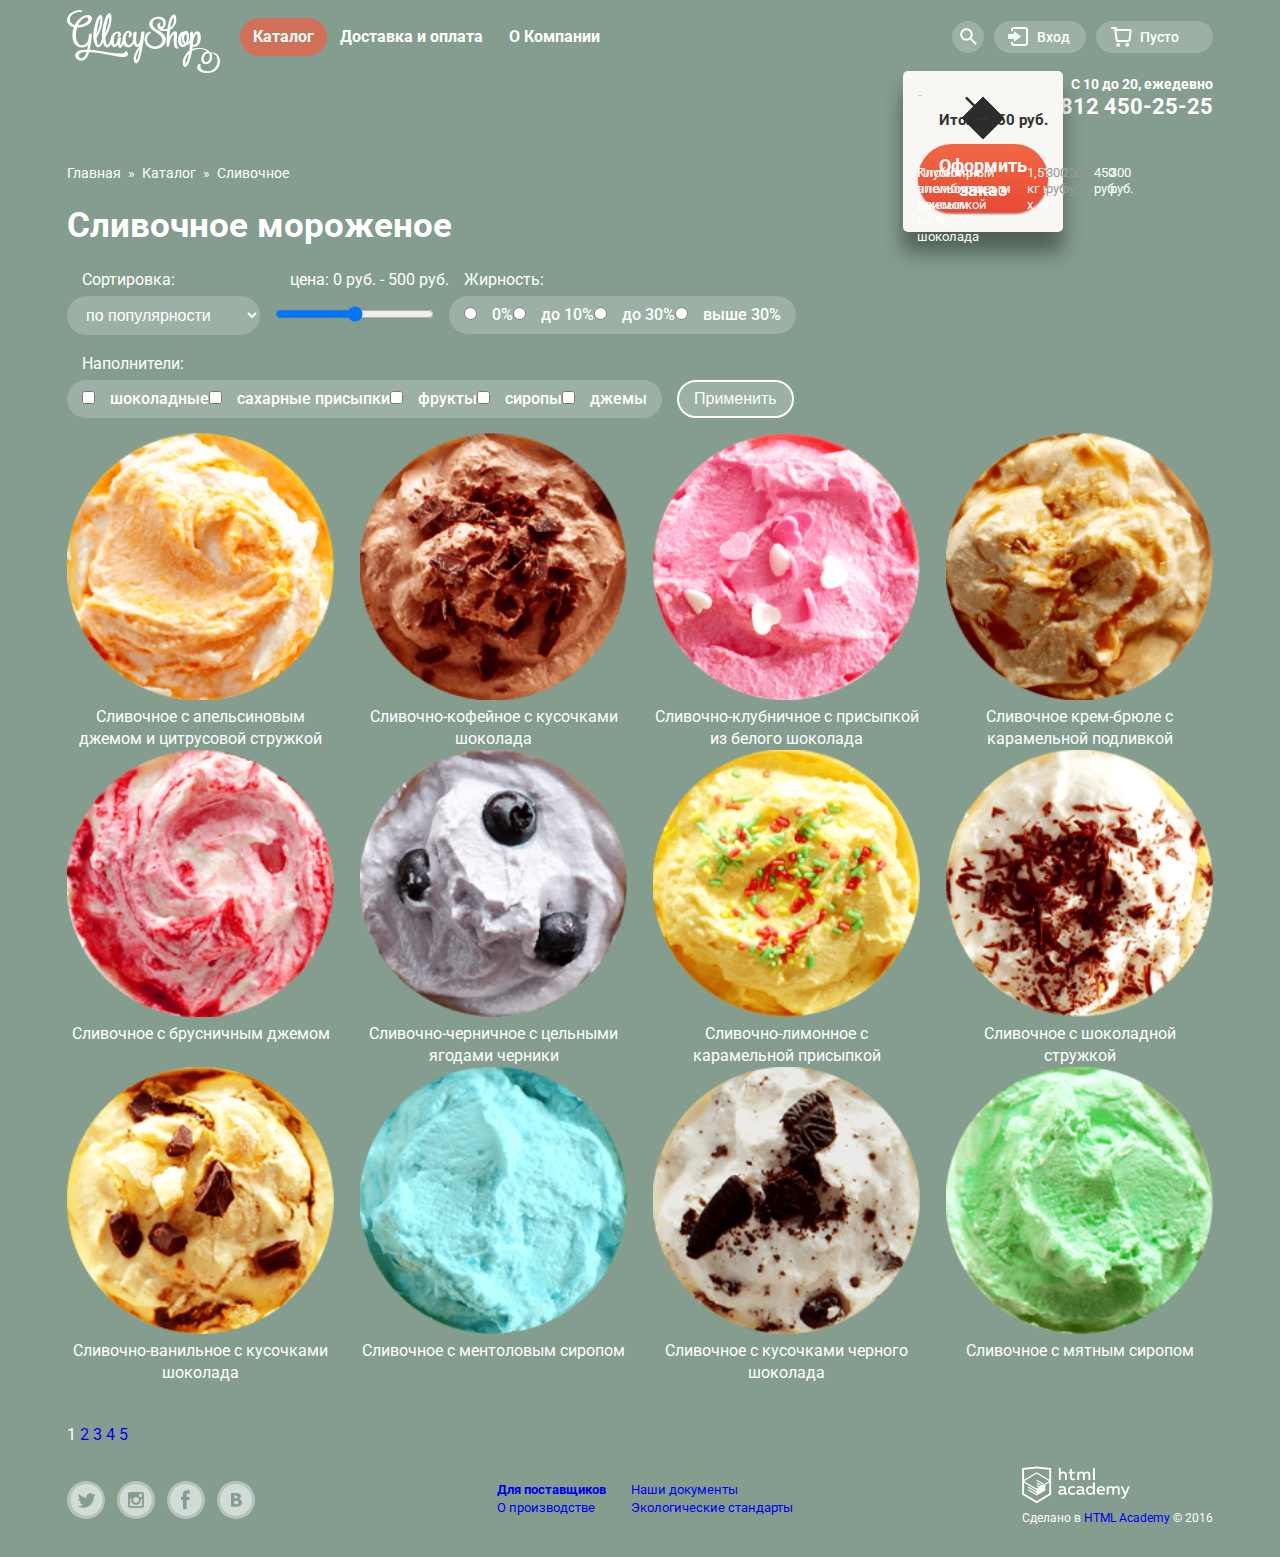
==== catalog.html @ 100a2a34 "добавил слайдер" ====
<!DOCTYPE html>
<html lang="ru">

<head>
    <meta charset="utf-8">
    <title>HTML Academy: Глейси</title>

    <link rel="stylesheet" href="css/normalize.css">
    <link href="css/style.css" rel="stylesheet">
</head>

<body>
    <header>
        <div class="container header__container">
            <div class="header-menu-wrap">
                <div class="main-menu_wrap">
                    <img src="img/gllacy-shop-logo.svg" alt="gllacy" class="main-logo">
                    <nav class="main-menu">
                        <ul class="main-menu__list">
                            <li class="main-menu__item main-menu__item_drop-catalog ">
                                <a class="main-menu__item_link main-menu__item_link-drop  main-menu__item_link-active" href="catalog.html">Каталог</a>
                                <ul class="drop-catalog__list">
                                    <li class="drop-catalog__item drop-catalog__item-line">
                                        <a class="drop-catalog__link drop-catalog__link-bold" href="#">Новинки</a>
                                    </li>
                                    <li class="drop-catalog__item">
                                        <a class="drop-catalog__link" href="#">Сливочное</a>
                                    </li>
                                    <li class="drop-catalog__item">
                                        <a class="drop-catalog__link" href="#">Щербеты</a>
                                    </li>
                                    <li class="drop-catalog__item">
                                        <a class="drop-catalog__link" href="#">Фруктовый лёд</a>
                                    </li>
                                    <li class="drop-catalog__item">
                                        <a class="drop-catalog__link" href="#">Мелорин</a>
                                    </li>
                                </ul>
                            </li>
                            <li class="main-menu__item"><a class="main-menu__item_link" href="#">Доставка и оплата</a></li>
                            <li class="main-menu__item"><a class="main-menu__item_link" href="#">О Компании</a></li>
                        </ul>
                    </nav>
                </div>
                <div class="user-navigation">
                    <div class="user-navigation__search">
                        <a class="user-navigation__search_link icon" href="#"></a>
                        <div class="search__drop-menu">
                            <form class="search__drop-menu_form" action="index.html" method="post">
                                <div class="form-wrap">
                                    <input id="drop-menu__search-form" type="search" name="search">
                                    <label for="drop-menu__search-form">Что ищем?</label>
                                </div>
                            </form>
                        </div>
                    </div>
                    <div class="user-navigation__login">
                        <a class="user-navigation__login_link icon" href="#">Вход</a>
                        <div class="login__drop-menu">
                            <form class="login__form" action="index.html" method="post">
                                <div class="login__form-wrap form-wrap">
                                    <input class="login__form_email" id="login__form_email" type="email">
                                    <label for="login__form_email">Электронная почта</label>
                                </div>
                                <div class="login__form-wrap form-wrap">
                                    <input class="login__form_password" id="login__form_password" type="password" name="name">
                                    <label for="login__form_password">Пароль</label>
                                </div>
                                <div class="login__form-btn-wrap">
                                    <button class="login__form-btn btn" type="submit" name="button">Войти</button>
                                    <div class="login__form-link_wrap">
                                        <a href="#">Забыли пароль?</a>
                                        <a href="#">Новая регистрация</a>
                                    </div>
                                </div>
                            </form>
                        </div>
                    </div>
                    <div class="user-navigation__basket">
                        <a class="user-navigation__basket_link icon" href="#">Пусто</a>
                        <div class="basket__drop-menu">
                            <table class="basket__drop-menu_table">
                                <tbody>
                                    <tr class="basket__drop-menu_row">
                                        <td class="cell-del"></td>
                                        <td class="cell-img"></td>
                                        <td class="cell-title">Пломбир с апельсиновым джемом</td>
                                        <td class="cell-amount">1,5 кг х </td>
                                        <td class="cell-cost">200 руб</td>
                                        <td class="cell-sum">300 руб.</td>
                                    </tr>
                                    <tr class="basket__drop-menu_row">
                                        <td class="cell-del"></td>
                                        <td class="cell-img"></td>
                                        <td class="cell-title">Клубничный пломбир с присыпкой из белого шоколада</td>
                                        <td class="cell-amount">1,5 кг х </td>
                                        <td class="cell-cost">300 руб</td>
                                        <td class="cell-sum">450 руб.</td>
                                    </tr>
                                </tbody>
                            </table>
                            <div class="basket__drop-menu_cost-wrap">
                                <div class="basket__drop-menu_sum-total">
                                    Итого: 750 руб.
                                </div>
                                <button class="basket__order-btn btn" type="submit" name="button">Оформить заказ</button>
                            </div>
                        </div>
                    </div>
                </div>
            </div>
            <div class="time-job">
                <div class="time-job-wrap">
                    <b class="time-job__time">С 10 до 20, ежедевно</b><br>
                    <b class="time-job__tel">8 812 450-25-25</b>
                </div>
            </div>
        </div>
    </header>
    <main>
        <div class="container">

            <ul class="breadcrumbs">
                <li class="breadcrumbs__item"><a href="#">Главная</a></li>
                <li class="breadcrumbs__item"><a href="#">Каталог</a></li>
                <li class="breadcrumbs__item"><a>Сливочное</a></li>
            </ul>

            <h1>Сливочное мороженое</h1>
            <form class="sorting-form" action="#" method="post">

                <div class="sorting-form_wrap">
                    <div class="form-title">
                        Сортировка:
                    </div>
                    <select class="sorting-form__sorting" name="sorting-form__sorting">
                        <option value="vogue">по популярности</option>
                        <option value="min-price">сначала недорогие</option>
                        <option value="max-price">сначала дорогие</option>
                        <option value="fat">по жирности</option>
                    </select>
                </div>

                <div class="sorting-form_wrap">
                    <div class="form-title">
                        цена: <output id="price-min" name="price-min"></output>0 руб. - <output id="price-max" name="price-max"></output> 500 руб.
                    </div>
                    <input type="range" name="name" value="">
                </div>

                <div class="sorting-form_wrap">
                    <div class="fat__title form-title">Жирность:</div>
                    <ul class="fat__list">
                        <li class="fat__item"><input type="radio" name="fat" value="fat-0%" id="fat-0%"><label for="fat-0%">0%</label></li>
                        <li class="fat__item"><input type="radio" name="fat" value="fat-10%" id="fat-10%"><label for="fat-10%">до 10%</label></li>
                        <li class="fat__item"><input type="radio" name="fat" value="fat->30%" id="fat->30%"><label for="fat->30%">до 30%</label></li>
                        <li class="fat__item"><input type="radio" name="fat" value="fat-<30%" id="fat-<30%"><label for="fat-<30%">выше 30%</label></li>
                    </ul>
                </div><br>

                <div class="sorting-form_wrap">
                    <div class="filler__title form-title">Наполнители:</div>
                    <ul class="filler__list">
                        <li class="filler__item"><input type="checkbox" name="filler__chocolate" id="filler__chocolate"><label for="filler__chocolate">шоколадные</label></li>
                        <li class="filler__item"><input type="checkbox" name="filler__sugar" id="filler__sugar"><label for="filler__sugar">сахарные присыпки</label></li>
                        <li class="filler__item"><input type="checkbox" name="filler__fruit" id="filler__fruit"><label for="filler__fruit">фрукты</label></li>
                        <li class="filler__item"><input type="checkbox" name="filler__syrup" id="filler__syrup"><label for="filler__syrup">сиропы</label></li>
                        <li class="filler__item"><input type="checkbox" name="filler__jam" id="filler__jam"><label for="filler__jam">джемы</label></li>
                    </ul>
                </div>
                <div class="sorting-form_wrap">
                    <button class="to-sort-btn" type="submit" name="to-sort-btn">Применить</button>
                </div>
            </form>
            <div class="gallery">
                <div class="gallery__item">
                    <div class="gallery__item_wrap">
                        <img src="img/ice-1.png" alt="Сливочное с апельсиновым джемом и цитрусовой стружкой">
                        <span class="gallery__price"></span>
                        <a>Сливочное с апельсиновым джемом и цитрусовой стружкой</a>
                        <button class="gallery__btn btn" type="button" name="button">Быстрый просмотр</button>
                    </div>
                </div>
                <div class="gallery__item">
                    <div class="gallery__item_wrap">
                        <img src="img/ice-2.png" alt="Сливочно-кофейное с кусочками шоколада">
                        <span class="gallery__price"></span>
                        <a>Сливочно-кофейное с кусочками шоколада</a>
                        <button class="gallery__btn btn" type="button" name="button">Быстрый просмотр</button>
                    </div>
                </div>
                <div class="gallery__item">
                    <div class="gallery__item_wrap">
                        <img src="img/ice-3.png" alt="Сливочно-клубничное с присыпкой из белого шоколада">
                        <span class="gallery__price"></span>
                        <a>Сливочно-клубничное с присыпкой из белого шоколада</a>
                        <button class="gallery__btn btn" type="button" name="button">Быстрый просмотр</button>
                    </div>
                </div>
                <div class="gallery__item">
                    <div class="gallery__item_wrap">
                        <img src="img/ice-4.png" alt="Сливочное крем-брюле с карамельной подливкой">
                        <span class="gallery__price"></span>
                        <a>Сливочное крем-брюле с карамельной подливкой</a>
                        <button class="gallery__btn btn" type="button" name="button">Быстрый просмотр</button>
                    </div>
                </div>
                <div class="gallery__item">
                    <div class="gallery__item_wrap">
                        <img src="img/ice-5.png" alt="Сливочное с брусничным джемом">
                        <span class="gallery__price"></span>
                        <a>Сливочное с брусничным джемом</a>
                        <button class="gallery__btn btn" type="button" name="button">Быстрый просмотр</button>
                    </div>
                </div>
                <div class="gallery__item">
                    <div class="gallery__item_wrap">
                        <img src="img/ice-6.png" alt="Сливочно-черничное с цельными ягодами черники">
                        <span class="gallery__price"></span>
                        <a>Сливочно-черничное с цельными ягодами черники</a>
                        <button class="gallery__btn btn" type="button" name="button">Быстрый просмотр</button>
                    </div>
                </div>
                <div class="gallery__item">
                    <div class="gallery__item_wrap">
                        <img src="img/ice-7.png" alt="Сливочно-лимонное с карамельной присыпкой">
                        <span class="gallery__price"></span>
                        <a>Сливочно-лимонное с карамельной присыпкой</a>
                        <button class="gallery__btn btn" type="button" name="button">Быстрый просмотр</button>
                    </div>
                </div>
                <div class="gallery__item">
                    <div class="gallery__item_wrap">
                        <img src="img/ice-8.png" alt="Сливочное с шоколадной стружкой">
                        <span class="gallery__price"></span>
                        <a>Сливочное с шоколадной стружкой</a>
                        <button class="gallery__btn btn" type="button" name="button">Быстрый просмотр</button>
                    </div>
                </div>
                <div class="gallery__item">
                    <div class="gallery__item_wrap">
                        <img src="img/ice-9.png" alt="Сливочно-ванильное с кусочками шоколада">
                        <span class="gallery__price"></span>
                        <a>Сливочно-ванильное с кусочками шоколада</a>
                        <button class="gallery__btn btn" type="button" name="button">Быстрый просмотр</button>
                    </div>
                </div>
                <div class="gallery__item">
                    <div class="gallery__item_wrap">
                        <img src="img/ice-10.png" alt="Сливочноe с ментоловым сиропом">
                        <span class="gallery__price"></span>
                        <a>Сливочноe с ментоловым сиропом</a>
                        <button class="gallery__btn btn" type="button" name="button">Быстрый просмотр</button>
                    </div>
                </div>
                <div class="gallery__item">
                    <div class="gallery__item_wrap">
                        <img src="img/ice-11.png" alt="Сливочное с кусочками черного шоколада">
                        <span class="gallery__price"></span>
                        <a>Сливочное с кусочками черного шоколада</a>
                        <button class="gallery__btn btn" type="button" name="button">Быстрый просмотр</button>
                    </div>
                </div>
                <div class="gallery__item">
                    <div class="gallery__item_wrap">
                        <img src="img/ice-12.png" alt="Сливочное с мятным сиропом">
                        <span class="gallery__price"></span>
                        <a>Сливочное с мятным сиропом</a>
                        <button class="gallery__btn btn" type="button" name="button">Быстрый просмотр</button>
                    </div>
                </div>
            </div>
            <div class="pagination-bottoms">
                <a class="pagination-bottoms__next"></a>
                <a>1</a>
                <a href="#">2</a>
                <a href="#">3</a>
                <a href="#">4</a>
                <a href="#">5</a>
                <a class="pagination-bottoms__prev"></a>
            </div>
        </div>
    </main>
    <footer>
        <div class="container">
            <div class="footer-social">
                <a class="social-btn btn-tw" href="#"></a>
                <a class="social-btn btn-inst" href="#"></a>
                <a class="social-btn btn-fb" href="#"></a>
                <a class="social-btn btn-vk" href="#"></a>
            </div>
            <div class="footer-info">
                <div class="footer-info__left-collumn">
                    <a href="#"><b>Для поставщиков</b></a><br>
                    <a href="#">О производстве</a>
                </div>
                <div class="footer-info__right-collumn">
                    <a href="#">Наши документы</a><br>
                    <a href="#">Экологические стандарты</a>
                </div>
            </div>
            <div class="footer-copyright">
                <a href="#"><img src="img/htmlacademy-logo.png" alt="htmlacademy.ru"></a><br> Сделано в <a href="#">HTML Academy</a> © 2016
            </div>
        </div>

    </footer>
</body>

</html>
---- css/style.css ----
@import url('https://fonts.googleapis.com/css?family=Roboto:400,500,700&subset=cyrillic');
* {
    text-decoration: none;
    list-style: none;
    margin: 0;
    padding: 0;
    box-sizing: border-box;
}

body {
    margin: 0 auto;
    color: white;
    font-size: 16px;
    font-weight: 400;
    line-height: 22px;
    font-family: "Roboto", "Arial", sans-serif;
    background-color: #849d8f;
}

h1 {
    font-size: 35px;
    font-weight: 700;
    line-height: 41px;
}

h2 {
    font-size: 24px;
    font-weight: 500;
    line-height: 30px;
}

body>input[type="radio"] {
    display: none;
}


/*========================slider===================*/

.site-wrapper {
    min-width: 940px;
    background-repeat: no-repeat;
    background-position: top center;
    transition: background-image 0.5s ease, background-color 0.5s ease;
}

.site-wrapper:before, .site-wrapper:after {
    content: "";
    visibility: hidden;
}

.site-wrapper:before {
    background-image: url("../img/slide-2.png");
}

.site-wrapper:after {
    background-image: url("../img/slide-3.png");
}


/*.content-wrapper {
    width: 1200px;
    margin: 0 auto;
    padding: 0 27px;
}*/

.slider {
    position: relative;
    padding-top: 270px;
    text-align: center;
    color: #ffffff;
    margin-bottom: 40px;
}

.slide {
    display: none;
}

.container-slide {
    position: relative;
}

.slide-title {
    width: 700px;
    margin: 0 auto;
    margin-bottom: 30px;
    font-weight: 800;
    font-size: 60px;
    line-height: 60px;
}

.slide-btn {
    display: inline-block;
    padding: 12px 50px;
    font-weight: 600;
    font-size: 31px;
    line-height: 41px;
    vertical-align: top;
    color: #ffffff;
    text-decoration: none;
    text-shadow: 0 2px 5px rgba(160, 32, 11, 0.76);
    background: #f26843;
    background: -moz-linear-gradient(top, #f26843 0%, #e74a35 100%);
    background: -webkit-linear-gradient(top, #f26843 0%, #e74a35 100%);
    background: linear-gradient(to bottom, #f26843 0%, #e74a35 100%);
    border-radius: 100px;
    box-shadow: 0 2px 2px rgba(172, 16, 0, 0.64);
}

.slide-btn:hover {
    background: -moz-linear-gradient(top, #f58669 0%, #ec6f5e 100%);
    background: -webkit-linear-gradient(top, #f58669 0%, #ec6f5e 100%);
    background: linear-gradient(to bottom, #f58669 0%, #ec6f5e 100%);
    box-shadow: 0 2px 2px rgba(172, 16, 0, 1);
}

.slide-btn:active {
    background: -moz-linear-gradient(top, #d84732 0%, #e1613e 100%);
    background: -webkit-linear-gradient(top, #d84732 0%, #e1613e 100%);
    background: linear-gradient(to bottom, #d84732 0%, #e1613e 100%);
    box-shadow: inset 0 2px 2px rgba(172, 16, 0, 1);
}

.slider-controls {
    position: absolute;
    bottom: 25px;
    left: 27px;
    z-index: 20;
    font-size: 0;
}

.slider-controls label {
    display: inline-block;
    width: 17px;
    height: 17px;
    margin-right: 8px;
    vertical-align: top;
    background-color: transparent;
    border: 2px solid #ffffff;
    border-radius: 50%;
    cursor: pointer;
}

#btn-1:checked~.site-wrapper #slide1, #btn-2:checked~.site-wrapper #slide2, #btn-3:checked~.site-wrapper #slide3 {
    display: block;
}

#btn-1:checked~.site-wrapper {
    background-color: #849d8f;
    background-image: url("../img/slide-1.png");
}

#btn-2:checked~.site-wrapper {
    background-color: #8996a6;
    background-image: url("../img/slide-2.png");
}

#btn-3:checked~.site-wrapper {
    background-color: #9d8b84;
    background-image: url("../img/slide-3.png");
}

#btn-1:checked~.site-wrapper label[for="btn-1"], #btn-2:checked~.site-wrapper label[for="btn-2"], #btn-3:checked~.site-wrapper label[for="btn-3"] {
    background-color: #ffffff;
}


/*================slider end===============*/


/*============СТИЛИ ДЛЯ INPUT===============*/

[type="search"], [type="email"], [type="password"] {
    color: #999;
    font-size: 16px;
    font-weight: 400;
    line-height: 24px;
    background-color: white;
    border: 1px solid rgba(178, 178, 178, 0.52);
    border-radius: 5px;
    padding-left: 20px;
}

[type="search"]:hover, [type="email"]:hover, [type="password"]:hover {
    border: 2px solid rgba(154, 154, 154, 0.52);
}

[type="search"]:focus, [type="email"]:focus, [type="password"]:focus {
    border: 2px solid rgba(46, 136, 228, 0.52);
    outline: none;
}

.form-wrap {
    position: relative;
}

[type="search"]+label, [type="email"]+label, [type="password"]+label {
    position: absolute;
    top: 10px;
    left: 15px;
    color: #999;
    font-size: 16px;
    font-weight: 400;
    line-height: 24px;
}

[type="search"]:focus+label, [type="email"]:focus+label, [type="password"]:focus+label {
    top: -15px;
    left: 15px;
    color: #5b9ddf;
    font-size: 11px;
    line-height: 13px;
}


/*[type="search"]:active+label {
    color: #999;
    font-size: 11px;
    line-height: 13px;
}*/


/*================КОНЕЦ СТИЛЕЙ ДЛЯ INPUT================*/

.icon::after {
    position: absolute;
    content: "";
    background-image: url(../img/spritesheet.png);
    background-repeat: no-repeat;
    display: block;
}

.btn {
    display: inline-block;
    background-image: linear-gradient(to top, #e74a35 0%, #f26843 100%);
    box-shadow: 0 2px 2px rgba(172, 16, 0, 0.64);
    border-radius: 50px;
    padding: 10px 21px;
    font-size: 18px;
    font-weight: 700;
    line-height: 24px;
    border: none;
    outline: none;
    color: white;
    font-family: "Roboto", "Arial", sans-serif;
}

.btn:hover {
    background-image: linear-gradient(to top, #ec6e5d 0%, #f58669 100%);
    box-shadow: 0 2px 2px #ac1000;
}

.btn:active {
    text-shadow: 0 2px 5px rgba(160, 32, 11, 0.76);
    color: #fceeec;
    background-image: linear-gradient(to top, #e1613e 0%, #d74531 100%);
    box-shadow: inset 0 2px 2px #942718;
}

.container {
    width: 1200px;
    padding: 0 27px;
    margin: 0 auto;
}

.header__container {
    position: relative;
    color: white;
    margin-bottom: 45px;
}

.header-menu-wrap {
    display: flex;
    justify-content: space-between;
    align-items: center;
}

.main-logo {
    margin-top: 10px;
}

.main-menu_wrap {
    display: flex;
    align-items: center;
}

.main-menu {
    margin-left: 20px;
}

.main-menu__list {
    display: flex;
    font-size: 16px;
    font-weight: 700;
    line-height: 18px;
}

.main-menu__item_link {
    display: block;
    padding: 10px 13px;
    color: white;
}

.main-menu__item_link-active {
    background-color: #d07058;
    color: white;
    border-radius: 50px;
}

.main-menu__item_link:hover {
    background-color: #f7f6f3;
    border-radius: 50px;
    color: #333;
}

.main-menu__item_link:active {
    background-color: #ededed;
    box-shadow: inset 0 2px 1px dimgrey;
    border-radius: 50px;
    color: #333;
}

.main-menu__item_drop-catalog {
    position: relative;
}

.main-menu__item_drop-catalog:hover .drop-catalog__list {
    display: block;
}

.drop-catalog__list {
    display: none;
    position: absolute;
    top: 45px;
    box-shadow: 0 20px 20px rgba(0, 0, 0, 0.4);
}

.drop-catalog__list::before, .search__drop-menu::before, .login__drop-menu::before, .basket__drop-menu_row {
    content: "";
    position: absolute;
    top: -8px;
    left: 0;
    display: block;
    width: 100%;
    height: 20px;
    background-color: transparent;
}

.drop-catalog__item {
    background-color: #f8f7f4;
}

.drop-catalog__item:first-child {
    border-radius: 5px 5px 0 0;
}

.drop-catalog__item:last-child {
    border-radius: 0 0 5px 5px;
}

.drop-catalog__link {
    font-size: 14px;
    font-weight: 400;
    line-height: 16px;
    color: #323232;
    display: block;
    padding: 7px 13px;
    white-space: nowrap;
}

.drop-catalog__item:hover {
    background-color: #fbded7;
}

.drop-catalog__item:active {
    background-color: #f6b5a5;
}

.drop-catalog__link-bold {
    font-weight: 700;
}

.drop-catalog__item-line {
    position: relative;
}

.drop-catalog__item-line::after {
    content: "";
    display: block;
    width: 85%;
    border-bottom: 1px solid rgba(0, 0, 0, 0.2);
    margin: 0 7px;
}

.user-navigation {
    display: flex;
    position: relative;
}

.user-navigation__search {
    position: relative;
}

.search__drop-menu {
    display: none;
    position: absolute;
    top: 40px;
    right: 0;
}

.search__drop-menu_form {
    background-color: #f8f7f4;
    border-radius: 5px;
    box-shadow: 0 20px 20px rgba(0, 0, 0, 0.4);
    padding: 20px 15px;
}

.search__drop-menu_form input {
    padding-left: 15px;
    width: 311px;
    height: 44px;
}

.user-navigation a {
    font-size: 14px;
    font-weight: 500;
    line-height: 16px;
    color: white;
    display: block;
    border-radius: 50px;
    margin-left: 10px;
    background-color: rgba(255, 255, 255, 0.2);
}

.user-navigation a:hover {
    background-color: #f8f7f4;
    color: #323232;
}

.user-navigation__search:hover .search__drop-menu {
    display: block;
}

.user-navigation__search_link {
    position: relative;
    width: 32px;
    height: 32px;
}

.user-navigation__search_link::after {
    left: 8px;
    top: 7px;
    width: 17px;
    height: 17px;
    background-position: -135px -147px;
}

.user-navigation__search_link:hover::after {
    background-position: -30px -147px;
}

.user-navigation__login_link {
    position: relative;
    padding: 8px 16px 8px 43px;
}

.user-navigation__login {
    position: relative;
}

.login__drop-menu {
    display: none;
    position: absolute;
    right: 0;
    top: 40px;
    background-color: #f8f7f4;
    border-radius: 5px;
    box-shadow: 0 20px 20px rgba(0, 0, 0, 0.4);
}

.user-navigation__login:hover .login__drop-menu {
    display: block;
}

.login__form {
    display: flex;
    flex-grow: 1;
    flex-direction: column;
    padding: 20px;
}

.login__form-wrap {
    margin-bottom: 20px;
}

.login__form-btn-wrap {
    display: flex;
}

.login__form_email, .login__form_password {
    height: 44px;
    width: 240px;
}

.login__form-link_wrap a {
    color: #323232;
    font-size: 13px;
    font-weight: 400;
    line-height: 24px;
}

.user-navigation__login_link::after {
    left: 14px;
    top: 6px;
    width: 21px;
    height: 19px;
    background-position: -135px -118px;
}

.user-navigation__login_link:hover::after {
    background-position: -135px -89px;
}
.user-navigation__basket {
    position: relative;
}
.user-navigation__basket_link {
    position: relative;
    padding: 8px 34px 8px 44px;
}

.user-navigation__basket_link::after {
    left: 15px;
    top: 6px;
    width: 21px;
    height: 20px;
    background-position: -36px -5px;
}

.user-navigation__basket_link:hover::after {
    background-position: -5px -5px;
}

.basket__drop-menu {
  position: absolute;
  top: 50px;
  right: 150px;
  display: block;
  background-color: #f8f7f4;
  border-radius: 5px;
  box-shadow: 0 20px 20px rgba(0, 0, 0, 0.4);
  padding: 20px 15px;
}

.basket__drop-menu_cost-wrap {
  text-align: right;
}

.cell-del {
  display: block;
  width: 5px;
  height: 5px;
  position: relative;
  padding: 15px;
}

.cell-del:after {
  content: "";
  position: absolute;
  top: 35%;
  left: 45%;
  width: 2px;
  height: 10px;
  background: #353535;
  transform: rotate(-45deg);
}

.cell-del:before {
  content: "";
  position: absolute;
  top: 35%;
  left: 45%;
  width: 2px;
  height: 10px;
  background: #353535;
  transform: rotate(45deg);
}

.cell-img {
  width: 33px;
  height: 33px;
  padding-right: 10px;
}

.cell-title {
  width: 220px;
  padding-top: 10px;
  padding-right: 30px;
}

.cell-amount {
  padding-top: 10px;
}

.cell-cost {
  padding-top: 10px;
  color: #999;
  padding-right: 25px;
}

.cell-sum {
  padding-top: 10px;
  padding-right: 20px;
}

.basket__drop-menu_table {
  font-size: 13px;
  font-weight: 400;
  line-height: 16px;
  border-bottom: 1px solid #cacac7;
  margin-bottom: 15px;
}

.basket__drop-menu_row td {
  vertical-align: top;
  margin-bottom: 20px;
}

.basket__drop-menu_sum-total {
  color: #333;
  font-size: 15px;
  font-weight: 700;
  line-height: 18px;
  padding-bottom: 15px;
}

.cell-del {
    position: relative;
    width: 2px;
    height: 25px;
    background: #2C2C2C;
    transform: rotate(45deg);
    margin: 40px auto;
}

.cell-del:after {
    content: "";
    position: absolute;
    top: 0;
    left: 0;
    width: 2px;
    height: 25px;
    background: #2C2C2C;
    transform: rotate(-90deg);
}

.time-job {
    display: flex;
    justify-content: flex-end;
    text-align: right;
}

.time-job__time {
    font-size: 14px;
    font-weight: 700;
    line-height: 16px;
}

.time-job__tel {
    font-size: 22px;
    font-weight: 700;
    line-height: 24px;
}

.gift__row-block {
    display: flex;
    color: white;
    height: 229px;
    width: 560px;
}

.gift__row-block-wrap {
    display: flex;
    flex-direction: column;
    padding: 18px;
}

.gift__row-block_title {
    font-size: 35px;
    font-weight: 700;
    line-height: 41px;
    padding-bottom: 25px;
}

.gift__row-block_text {
    font-size: 18px;
    font-weight: 700;
    line-height: 22px;
}

.gift__row-block_link {
    bottom: 23px;
    right: 20px;
}

.gift__row-block_link-wrap {
    display: flex;
    justify-content: flex-end;
    align-items: flex-end;
    flex-grow: 1;
}

.gift__raspberries {
    background-image: url(../img/raspberries-bg.png);
}

.gift__chocolate {
    background-image: url(../img/chocolate-bg.png);
}

.gallery {
    display: flex;
    flex-wrap: wrap;
    margin-bottom: 40px;
}

.gallery__item {
    position: relative;
    width: 267px;
    margin-right: 26px;
}

.gallery__item:nth-child(4n) {
    margin-right: 0;
}

.gallery__item a {
    display: block;
    text-align: center;
    color: white;
}

.gallery__item img {
    width: 267px;
}

.gallery__item_wrap {
    position: relative;
    text-align: center;
    z-index: 3;
}

.gallery__item:hover .gallery__item_wrap::before {
    content: "";
    position: absolute;
    display: block;
    width: 110%;
    height: 100%;
    top: -10px;
    left: -5%;
    background-color: rgba(255, 255, 255, 0.2);
    border-radius: 5px;
    box-shadow: 0 20px 20px rgba(0, 0, 0, 0.4);
    z-index: 2;
}

.gallery__img {
    position: relative;
    z-index: 10;
}

.gallery__hit {
    display: block;
    position: absolute;
    left: 0;
    top: 0;
    width: 61px;
    height: 61px;
    background-position: -5px -64px;
    background-repeat: no-repeat;
    background-image: url(../img/spritesheet.png);
    z-index: 11;
}

.gallery__btn {
    position: relative;
    display: none;
    margin-top: 15px;
    margin-bottom: 25px;
    z-index: 6;
}

.gallery__item:hover .gallery__btn {
    display: inline-block;
    z-index: 7;
}

.benefits {
    margin-bottom: 40px;
    padding-top: 25px;
    padding-right: 25px;
    background-image: url(../img/wafer-patern.jpg);
    background-repeat: repeat;
    border-radius: 15px;
}

.benefits__title {
    font-size: 24px;
    font-weight: 500;
    line-height: 30px;
    padding-bottom: 20px;
    padding-left: 20px;
    color: #323232;
}

.benefits__list {
    display: flex;
    flex-wrap: wrap;
}

.benefits__item {
    position: relative;
    width: 560px;
    padding-left: 75px;
    padding-right: 5px;
    padding-bottom: 30px;
}

.benefits__text {
    color: #323232;
}

.benefits__icon_ice-cream::after {
    background-position: -76px -64px;
}

.benefits__icon_cow::after {
    background-position: -67px -5px;
}

.benefits__icon_leaf::after {
    background-position: -76px -123px;
}

.benefits__icon_termometer::after {
    background-position: -177px -5px;
}

[class*="benefits__icon"]::after {
    width: 49px;
    height: 49px;
    left: 20px;
    top: -10px;
}

.row-blocks {
    display: flex;
    justify-content: space-between;
    margin-bottom: 40px;
}

.row-block {
    min-height: 220px;
    width: 560px;
    border-radius: 15px;
    background-color: #f8f7f4;
}

.news-preview {
    padding: 25px 20px;
    background-image: url(../img/strawberry-bg.png);
}

.news-preview__title {
    color: #323232;
    font-weight: 500;
    display: block;
}

.news-preview__link {
    display: block;
    width: 300px;
    font-size: 24px;
    font-weight: 700;
    line-height: 30px;
    color: #323232;
}

.subscription {
    display: flex;
    background-image: url(../img/post-pattern.png);
}

.subscription__wrap {
    margin: 6px;
    padding: 25px 20px;
    border-radius: 10px;
    background-color: #f8f7f4;
}

.subscription__email-form {
    display: flex;
}

.subscription__text {
    color: #323232;
    padding-bottom: 35px;
}

.subscription__form-wrap {
    display: flex;
    flex-grow: 1;
}

.subscription input {
    flex-grow: 1;
    height: 44px;
    padding-left: 15px;
    margin-right: 10px;
}

.container__maps {
    position: relative;
}

.maps {
    background-color: rgba(150, 122, 220, 1);
    height: 430px;
    /*margin: 0;*/
    /*width: 100vw;*/
}

.store-address {
    position: absolute;
    right: 27px;
    top: 60px;
    width: 302px;
    background-color: rgb(255, 255, 255);
    border-radius: 15px;
    padding: 32px 25px;
    color: #323232;
    font-size: 14px;
    font-weight: 400;
    line-height: 20px;
}

.store-address b {
    display: inline-block;
}

.store-address__title {
    color: #323232;
    font-size: 14px;
    font-weight: 400;
    line-height: 20px;
    margin-bottom: 8px;
}

.store-address__address {
    margin-bottom: 20px;
}

.store-address__tel {
    margin: 4px 0;
}

.store-address__address, .store-address__tel {
    font-size: 18px;
    font-weight: 700;
    line-height: 24px;
    color: #323232;
}

.feedback-form {}

.feedback-form__btn {
    width: 100%;
    margin-top: 25px;
}

footer {
    padding-top: 20px;
    padding-bottom: 30px;
}

footer .container {
    display: flex;
    justify-content: space-between;
}

.footer-social {
    display: flex;
    padding-top: 15px;
}

.social-btn {
    position: relative;
    background-image: url(../img/spritesheet.png);
    background-repeat: no-repeat;
    display: block;
    margin-right: 12px;
    opacity: 0.8;
    border: 4px solid rgba(255, 255, 255, 0.5);
    width: 38px;
    height: 38px;
    border-radius: 50px;
}

.social-btn:hover {
    border-color: rgba(255, 255, 255, 0.7);
    opacity: 1;
}

.social-btn:active {
    border-color: rgba(255, 255, 255, 0.7);
    opacity: 1;
    box-shadow: inset 0 2px 1px #888;
}

.btn-tw {
    background-position: -178px -65px;
}

.btn-inst {
    background-position: -136px -48px;
}

.btn-fb {
    background-position: -126px -6px;
}

.btn-vk {
    background-position: -167px -107px;
}

.icon-love {
    position: relative;
}

.icon-love::before {
    content: "";
    display: block;
    position: absolute;
    left: -20px;
    top: 2px;
    background-image: url(../img/spritesheet.png);
    background-repeat: no-repeat;
    width: 15px;
    height: 13px;
    background-position: -5px -147px;
}

.footer-info {
    font-size: 13px;
    font-weight: 400;
    line-height: 18px;
    display: flex;
    padding-top: 15px;
}

.footer-copyright {
    color: #fefefe;
    font-size: 12px;
    font-weight: 400;
    line-height: 18px;
}

.footer-info__left-collumn {
    margin-right: 25px;
}

.breadcrumbs {
    display: flex;
    margin-bottom: 10px;
}

.breadcrumbs__item, .breadcrumbs__item a {
    color: white;
    font-size: 14px;
    font-weight: 400;
    line-height: 16px;
}

.breadcrumbs__item {
    padding-right: 7px;
}

.breadcrumbs__item:not(:last-child)::after {
    content: "»";
    padding-left: 7px;
}

.sorting-form {
    display: flex;
    flex-wrap: wrap;
}

.sorting-form select, .sorting-form button, .sorting-form input, .fat__list, .filler__list {
    border: none;
    outline: none;
    border-radius: 50px;
    color: white;
    font-size: 16px;
    font-weight: 500;
    line-height: 18px;
    padding: 10px 15px;
    background-color: rgba(255, 255, 255, 0.2);
    margin-right: 15px;
}

.form-title {
    padding-bottom: 5px;
    padding-left: 15px;
}

.fat__list, .filler__list {
    display: flex;
}

.sorting-form_wrap {
    margin-bottom: 15px;
}

.sorting-form_wrap .to-sort-btn {
    outline: none;
    padding: 8px 15px;
    background-color: rgba(255, 255, 255, 0.2);
    margin-top: 27px;
    border: 2px solid white;
}
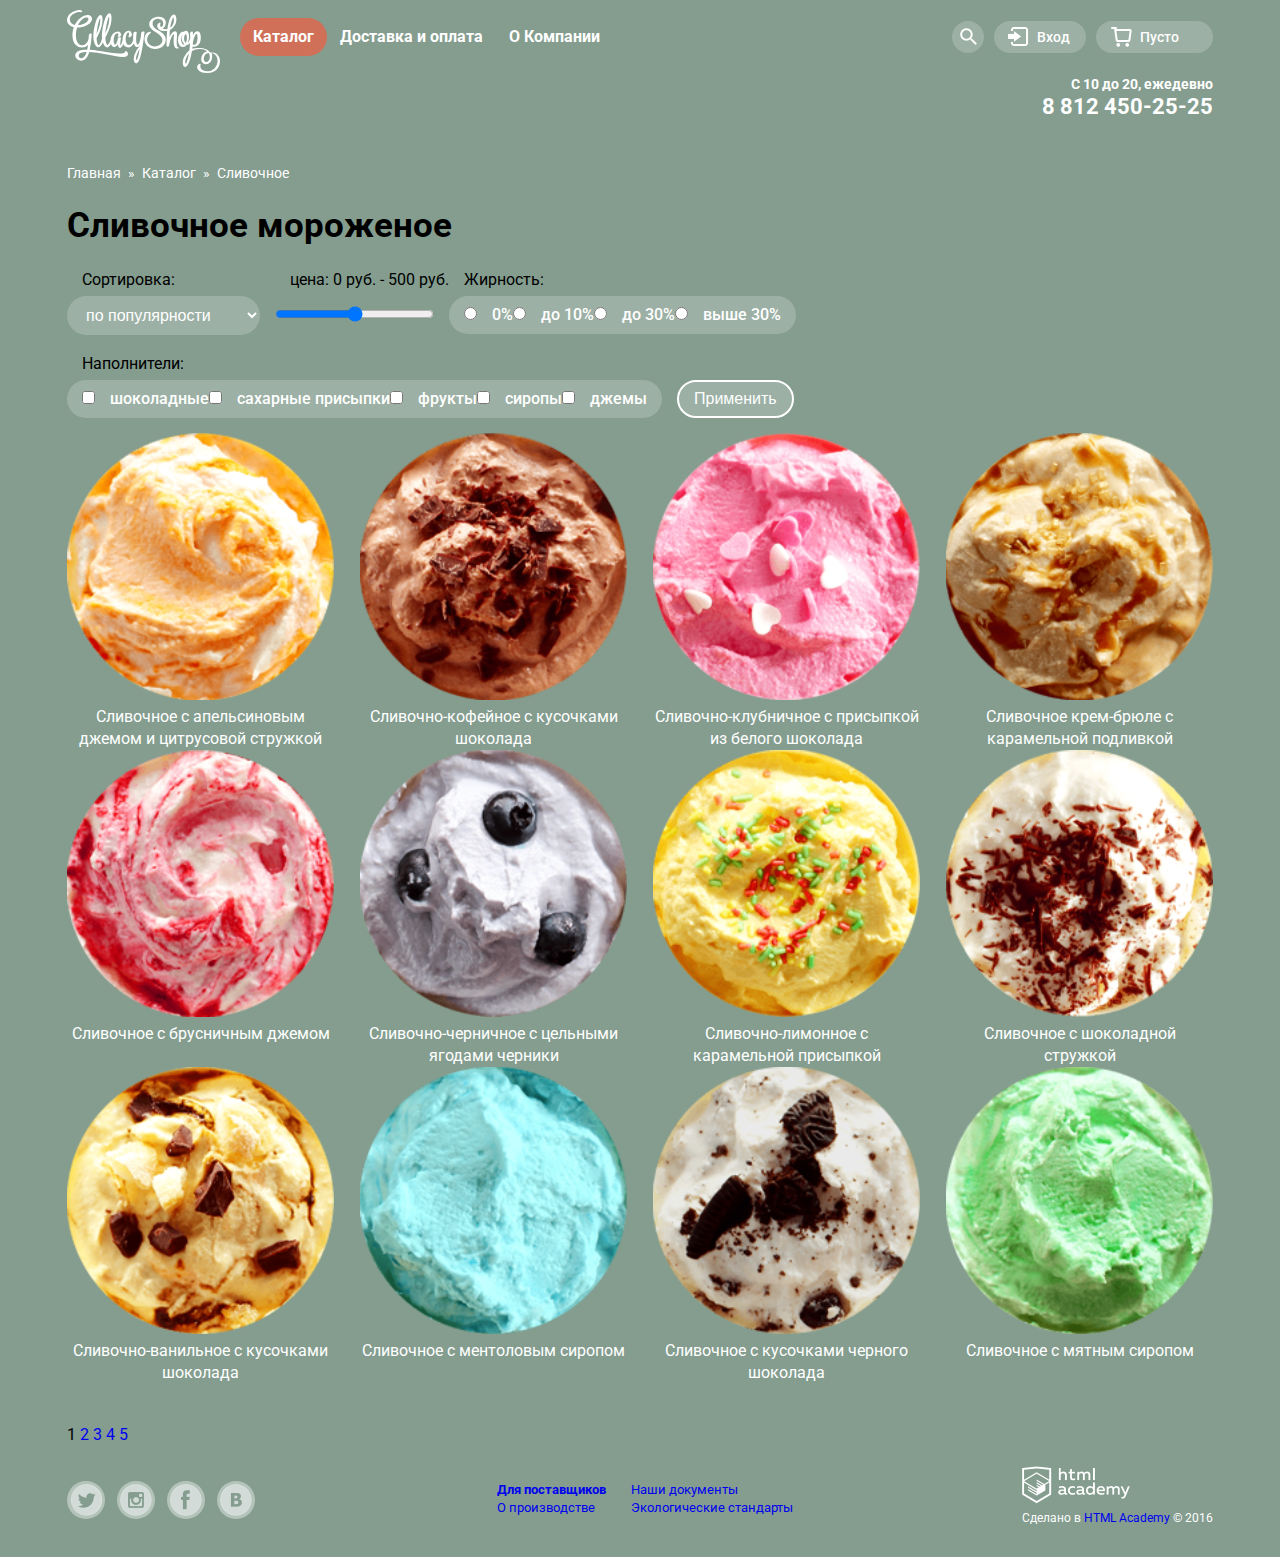
==== commit 2355911a: "выпадашка корзины" ====
--- a/catalog.html
+++ b/catalog.html
@@ -79,26 +79,24 @@
                     <div class="user-navigation__basket">
                         <a class="user-navigation__basket_link icon" href="#">Пусто</a>
                         <div class="basket__drop-menu">
-                            <table class="basket__drop-menu_table">
-                                <tbody>
-                                    <tr class="basket__drop-menu_row">
-                                        <td class="cell-del"></td>
-                                        <td class="cell-img"></td>
-                                        <td class="cell-title">Пломбир с апельсиновым джемом</td>
-                                        <td class="cell-amount">1,5 кг х </td>
-                                        <td class="cell-cost">200 руб</td>
-                                        <td class="cell-sum">300 руб.</td>
-                                    </tr>
-                                    <tr class="basket__drop-menu_row">
-                                        <td class="cell-del"></td>
-                                        <td class="cell-img"></td>
-                                        <td class="cell-title">Клубничный пломбир с присыпкой из белого шоколада</td>
-                                        <td class="cell-amount">1,5 кг х </td>
-                                        <td class="cell-cost">300 руб</td>
-                                        <td class="cell-sum">450 руб.</td>
-                                    </tr>
-                                </tbody>
-                            </table>
+                            <div class="basket__drop-menu_table">
+                                <div class="basket__drop-menu_row">
+                                    <div class="cell-del"><a class="cell-del_link" href="#"></a></div>
+                                    <div class="cell-img"><img src="img/ice-1.png" alt="Пломбир с апельсиновым джемом" width="33"></div>
+                                    <div class="cell-title">Пломбир с апельсиновым джемом</div>
+                                    <div class="cell-amount">1,5 кг х </div>
+                                    <div class="cell-cost">200 руб</div>
+                                    <div class="cell-sum">300 руб.</div>
+                                </div>
+                                <div class="basket__drop-menu_row">
+                                    <div class="cell-del"><a class="cell-del_link" href="#"></a></div>
+                                    <div class="cell-img"><img src="img/ice-3.png" alt="Клубничный пломбир с присыпкой из белого шоколада" width="33"></div>
+                                    <div class="cell-title">Клубничный пломбир с присыпкой из белого шоколада</div>
+                                    <div class="cell-amount">1,5 кг х </div>
+                                    <div class="cell-cost">300 руб</div>
+                                    <div class="cell-sum">450 руб.</div>
+                                </div>
+                            </div>
                             <div class="basket__drop-menu_cost-wrap">
                                 <div class="basket__drop-menu_sum-total">
                                     Итого: 750 руб.
--- a/css/style.css
+++ b/css/style.css
@@ -9,7 +9,6 @@
 
 body {
     margin: 0 auto;
-    color: white;
     font-size: 16px;
     font-weight: 400;
     line-height: 22px;
@@ -334,7 +333,7 @@
     box-shadow: 0 20px 20px rgba(0, 0, 0, 0.4);
 }
 
-.drop-catalog__list::before, .search__drop-menu::before, .login__drop-menu::before, .basket__drop-menu_row {
+.drop-catalog__list::before, .search__drop-menu::before, .login__drop-menu::before, .basket__drop-menu::before {
     content: "";
     position: absolute;
     top: -8px;
@@ -519,12 +518,17 @@
 .user-navigation__login_link:hover::after {
     background-position: -135px -89px;
 }
+
 .user-navigation__basket {
     position: relative;
 }
+
 .user-navigation__basket_link {
     position: relative;
     padding: 8px 34px 8px 44px;
+}
+.user-navigation__basket:hover  .basket__drop-menu {
+    display: block;
 }
 
 .user-navigation__basket_link::after {
@@ -540,118 +544,110 @@
 }
 
 .basket__drop-menu {
-  position: absolute;
-  top: 50px;
-  right: 150px;
-  display: block;
-  background-color: #f8f7f4;
-  border-radius: 5px;
-  box-shadow: 0 20px 20px rgba(0, 0, 0, 0.4);
-  padding: 20px 15px;
+    position: absolute;
+    top: 40px;
+    right: 0;
+    display: none;
+    background-color: #f8f7f4;
+    border-radius: 5px;
+    box-shadow: 0 20px 20px rgba(0, 0, 0, 0.4);
+    padding: 20px 15px;
+    color: #323232;
+    font-size: 13px;
+    font-weight: 400;
+    line-height: 16px;
+    z-index: 1000;
+    
+}
+
+.basket__drop-menu_row {
+    display: flex;
 }
 
 .basket__drop-menu_cost-wrap {
-  text-align: right;
-}
-
+    text-align: right;
+}
 .cell-del {
-  display: block;
-  width: 5px;
-  height: 5px;
-  position: relative;
-  padding: 15px;
-}
-
-.cell-del:after {
-  content: "";
-  position: absolute;
-  top: 35%;
-  left: 45%;
-  width: 2px;
-  height: 10px;
-  background: #353535;
-  transform: rotate(-45deg);
-}
-
-.cell-del:before {
-  content: "";
-  position: absolute;
-  top: 35%;
-  left: 45%;
-  width: 2px;
-  height: 10px;
-  background: #353535;
-  transform: rotate(45deg);
+    width: 35px;
+}
+.cell-del_link {
+    position: relative;
+}
+
+.cell-del_link::after {
+    content: "";
+    position: absolute;
+    top: 10px;
+    left: 5px;
+    width: 2px;
+    height: 13px;
+    background: #353535;
+    transform: rotate(-45deg);
+}
+
+.cell-del_link::before {
+    content: "";
+    position: absolute;
+    top: 10px;
+    left: 5px;
+    width: 2px;
+    height: 13px;
+    background: #353535;
+    transform: rotate(45deg);
 }
 
 .cell-img {
-  width: 33px;
-  height: 33px;
-  padding-right: 10px;
+    padding-right: 10px;
 }
 
 .cell-title {
-  width: 220px;
-  padding-top: 10px;
-  padding-right: 30px;
+    width: 260px;
+    padding-top: 10px;
+    padding-right: 30px;
 }
 
 .cell-amount {
-  padding-top: 10px;
+    padding-top: 10px;
+    white-space: nowrap;
 }
 
 .cell-cost {
-  padding-top: 10px;
-  color: #999;
-  padding-right: 25px;
+    padding-top: 10px;
+    padding-left: 5px;
+    color: #999;
+    padding-right: 25px;
+    white-space: nowrap;
 }
 
 .cell-sum {
-  padding-top: 10px;
-  padding-right: 20px;
+    padding-top: 10px;
+    padding-right: 20px;
+    white-space: nowrap;
 }
 
 .basket__drop-menu_table {
-  font-size: 13px;
-  font-weight: 400;
-  line-height: 16px;
-  border-bottom: 1px solid #cacac7;
-  margin-bottom: 15px;
-}
-
-.basket__drop-menu_row td {
-  vertical-align: top;
-  margin-bottom: 20px;
+    font-size: 13px;
+    font-weight: 400;
+    line-height: 16px;
+    border-bottom: 1px solid #cacac7;
+    margin-bottom: 15px;
+}
+
+.basket__drop-menu_row div {
+    vertical-align: top;
+    margin-bottom: 20px;
 }
 
 .basket__drop-menu_sum-total {
-  color: #333;
-  font-size: 15px;
-  font-weight: 700;
-  line-height: 18px;
-  padding-bottom: 15px;
-}
-
-.cell-del {
-    position: relative;
-    width: 2px;
-    height: 25px;
-    background: #2C2C2C;
-    transform: rotate(45deg);
-    margin: 40px auto;
-}
-
-.cell-del:after {
-    content: "";
-    position: absolute;
-    top: 0;
-    left: 0;
-    width: 2px;
-    height: 25px;
-    background: #2C2C2C;
-    transform: rotate(-90deg);
-}
-
+    color: #333;
+    font-size: 15px;
+    font-weight: 700;
+    line-height: 18px;
+    padding-bottom: 15px;
+}
+.basket__order-btn {
+    z-index: 100;
+}
 .time-job {
     display: flex;
     justify-content: flex-end;
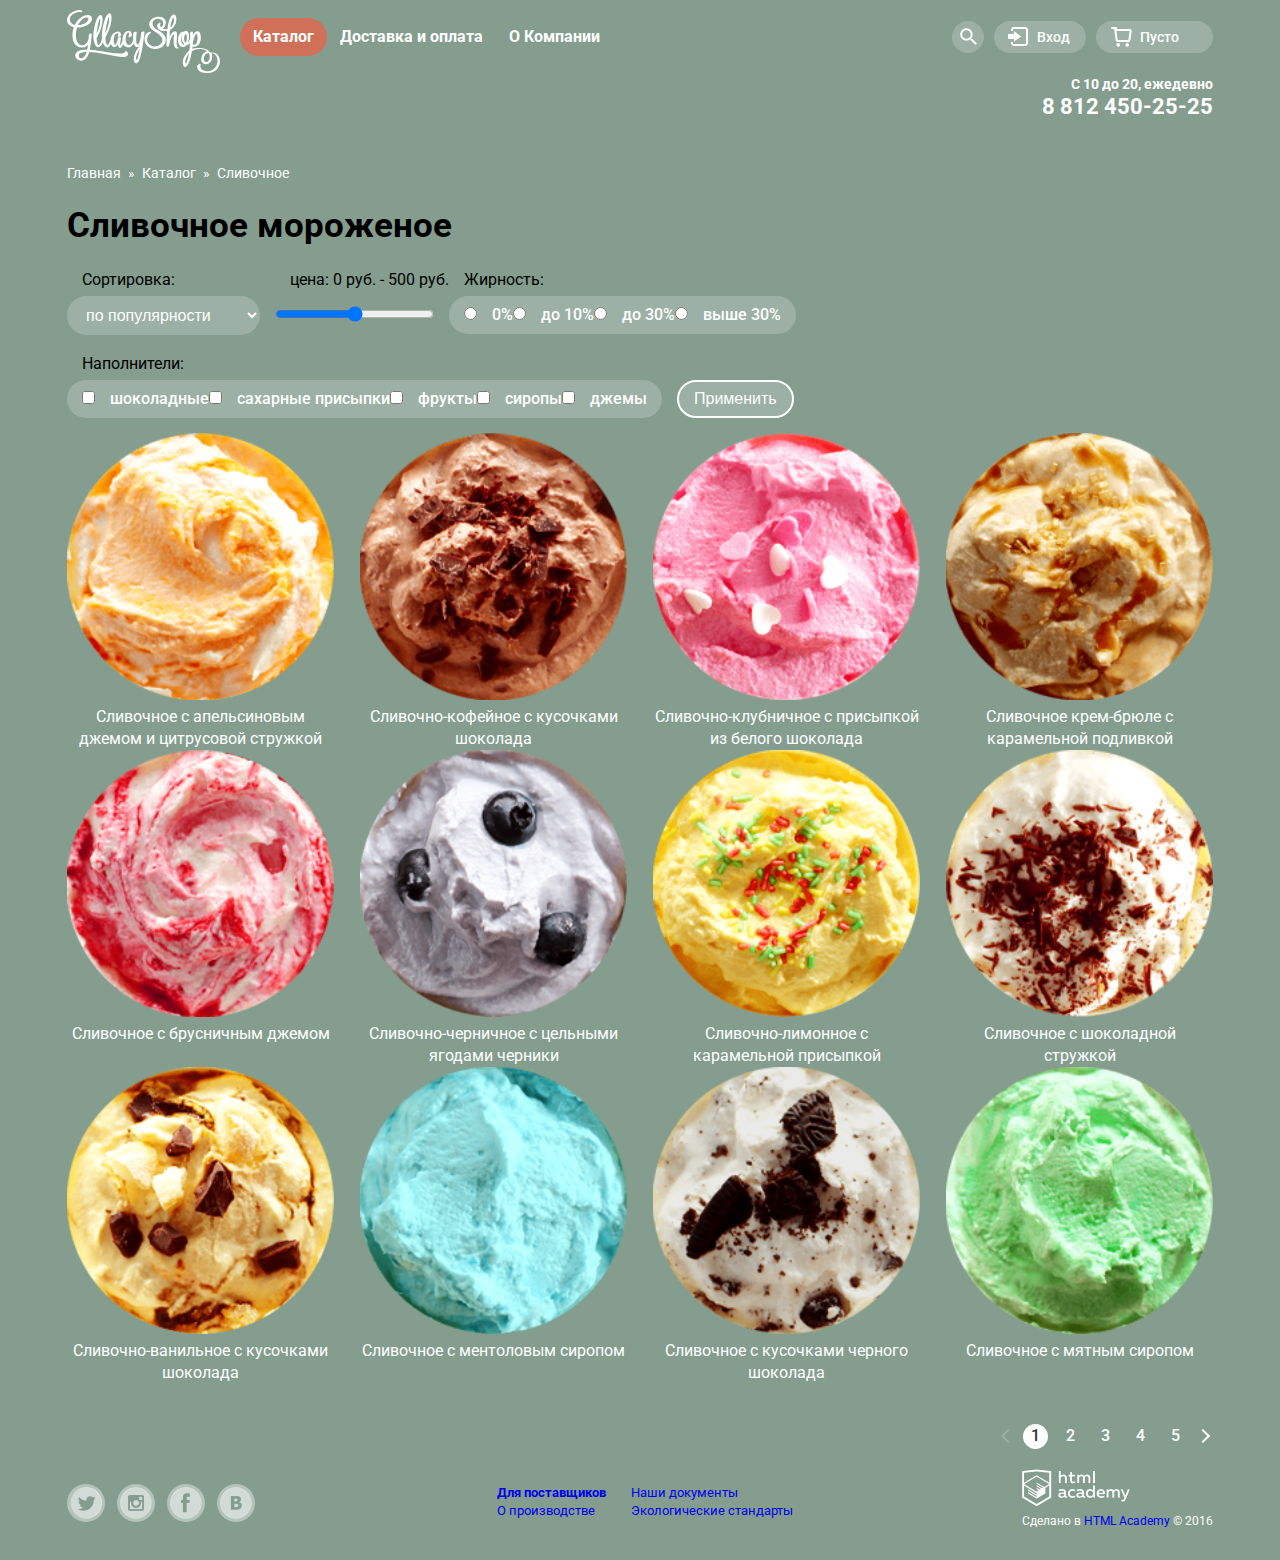
==== commit 1d715c8c: "добавил пагинацию" ====
--- a/catalog.html
+++ b/catalog.html
@@ -81,7 +81,9 @@
                         <div class="basket__drop-menu">
                             <div class="basket__drop-menu_table">
                                 <div class="basket__drop-menu_row">
-                                    <div class="cell-del"><a class="cell-del_link" href="#"></a></div>
+                                    <div class="cell-del">
+                                        <a class="cell-del_link" href="#"></a>
+                                    </div>
                                     <div class="cell-img"><img src="img/ice-1.png" alt="Пломбир с апельсиновым джемом" width="33"></div>
                                     <div class="cell-title">Пломбир с апельсиновым джемом</div>
                                     <div class="cell-amount">1,5 кг х </div>
@@ -89,7 +91,9 @@
                                     <div class="cell-sum">300 руб.</div>
                                 </div>
                                 <div class="basket__drop-menu_row">
-                                    <div class="cell-del"><a class="cell-del_link" href="#"></a></div>
+                                    <div class="cell-del">
+                                        <a class="cell-del_link" href="#"></a>
+                                    </div>
                                     <div class="cell-img"><img src="img/ice-3.png" alt="Клубничный пломбир с присыпкой из белого шоколада" width="33"></div>
                                     <div class="cell-title">Клубничный пломбир с присыпкой из белого шоколада</div>
                                     <div class="cell-amount">1,5 кг х </div>
@@ -268,14 +272,20 @@
                     </div>
                 </div>
             </div>
-            <div class="pagination-bottoms">
-                <a class="pagination-bottoms__next"></a>
-                <a>1</a>
-                <a href="#">2</a>
-                <a href="#">3</a>
-                <a href="#">4</a>
-                <a href="#">5</a>
-                <a class="pagination-bottoms__prev"></a>
+            <div class="pagination">
+                <ul class="pagination__wrap">
+                    <li class="pagination__item">
+                        <a class="pagination__link_prev pagination__link_end" ></a>
+                    </li>
+                    <li class="pagination__item"><a class="pagination__link pagination__link_active">1</a></li>
+                    <li class="pagination__item"><a class="pagination__link" href="#">2</a></li>
+                    <li class="pagination__item"><a class="pagination__link" href="#">3</a></li>
+                    <li class="pagination__item"><a class="pagination__link" href="#">4</a></li>
+                    <li class="pagination__item"><a class="pagination__link" href="#">5</a></li>
+                    <li class="pagination__item">
+                        <a class="pagination__link_next" href="#"></a>
+                    </li>
+                </ul>
             </div>
         </div>
     </main>
--- a/css/style.css
+++ b/css/style.css
@@ -158,6 +158,10 @@
     background-image: url("../img/slide-3.png");
 }
 
+label[for="btn-1"]:hover, label[for="btn-2"]:hover, label[for="btn-3"]:hover {
+    background-color: rgba(255, 255, 255, 0.4);
+}
+
 #btn-1:checked~.site-wrapper label[for="btn-1"], #btn-2:checked~.site-wrapper label[for="btn-2"], #btn-3:checked~.site-wrapper label[for="btn-3"] {
     background-color: #ffffff;
 }
@@ -331,6 +335,7 @@
     position: absolute;
     top: 45px;
     box-shadow: 0 20px 20px rgba(0, 0, 0, 0.4);
+    z-index: 1000;
 }
 
 .drop-catalog__list::before, .search__drop-menu::before, .login__drop-menu::before, .basket__drop-menu::before {
@@ -474,6 +479,7 @@
     background-color: #f8f7f4;
     border-radius: 5px;
     box-shadow: 0 20px 20px rgba(0, 0, 0, 0.4);
+    z-index: 1000;
 }
 
 .user-navigation__login:hover .login__drop-menu {
@@ -527,7 +533,8 @@
     position: relative;
     padding: 8px 34px 8px 44px;
 }
-.user-navigation__basket:hover  .basket__drop-menu {
+
+.user-navigation__basket:hover .basket__drop-menu {
     display: block;
 }
 
@@ -557,7 +564,6 @@
     font-weight: 400;
     line-height: 16px;
     z-index: 1000;
-    
 }
 
 .basket__drop-menu_row {
@@ -567,9 +573,11 @@
 .basket__drop-menu_cost-wrap {
     text-align: right;
 }
+
 .cell-del {
     width: 35px;
 }
+
 .cell-del_link {
     position: relative;
 }
@@ -645,9 +653,11 @@
     line-height: 18px;
     padding-bottom: 15px;
 }
+
 .basket__order-btn {
     z-index: 100;
 }
+
 .time-job {
     display: flex;
     justify-content: flex-end;
@@ -721,6 +731,7 @@
 .gallery__item {
     position: relative;
     width: 267px;
+    height: 317px;
     margin-right: 26px;
 }
 
@@ -1122,3 +1133,56 @@
     margin-top: 27px;
     border: 2px solid white;
 }
+
+
+.pagination__wrap {
+  display: flex;
+  justify-content: flex-end;
+}
+
+.pagination__item {
+  display: inline-block;
+  margin: 0 5px;
+}
+
+.pagination__link {
+  display: inline-block;
+  width: 25px;
+  height: 25px;
+  color: white;
+  text-decoration: none;
+  text-align: center;
+  vertical-align: middle;
+  line-height: 1.5;
+  font-size: 16px;
+  font-weight: 500;
+}
+
+.pagination__link_prev,
+.pagination__link_next {
+  display: inline-block;
+  width: 10px;
+  height: 10px;
+  border: 2px solid rgba(255, 255, 255, 1);
+  border-left: 0;
+  border-bottom: 0;
+  vertical-align: middle;
+}
+
+.pagination__link_prev {
+  transform: rotate(-135deg);
+}
+
+.pagination__link_next {
+  transform: rotate(45deg);
+}
+
+.pagination__link_active {
+  background-color: rgba(255, 255, 255, 1);
+  border-radius: 50px;
+  color: #323232;
+}
+
+.pagination__link_end {
+  border-color: rgba(255, 255, 255, 0.2);
+}
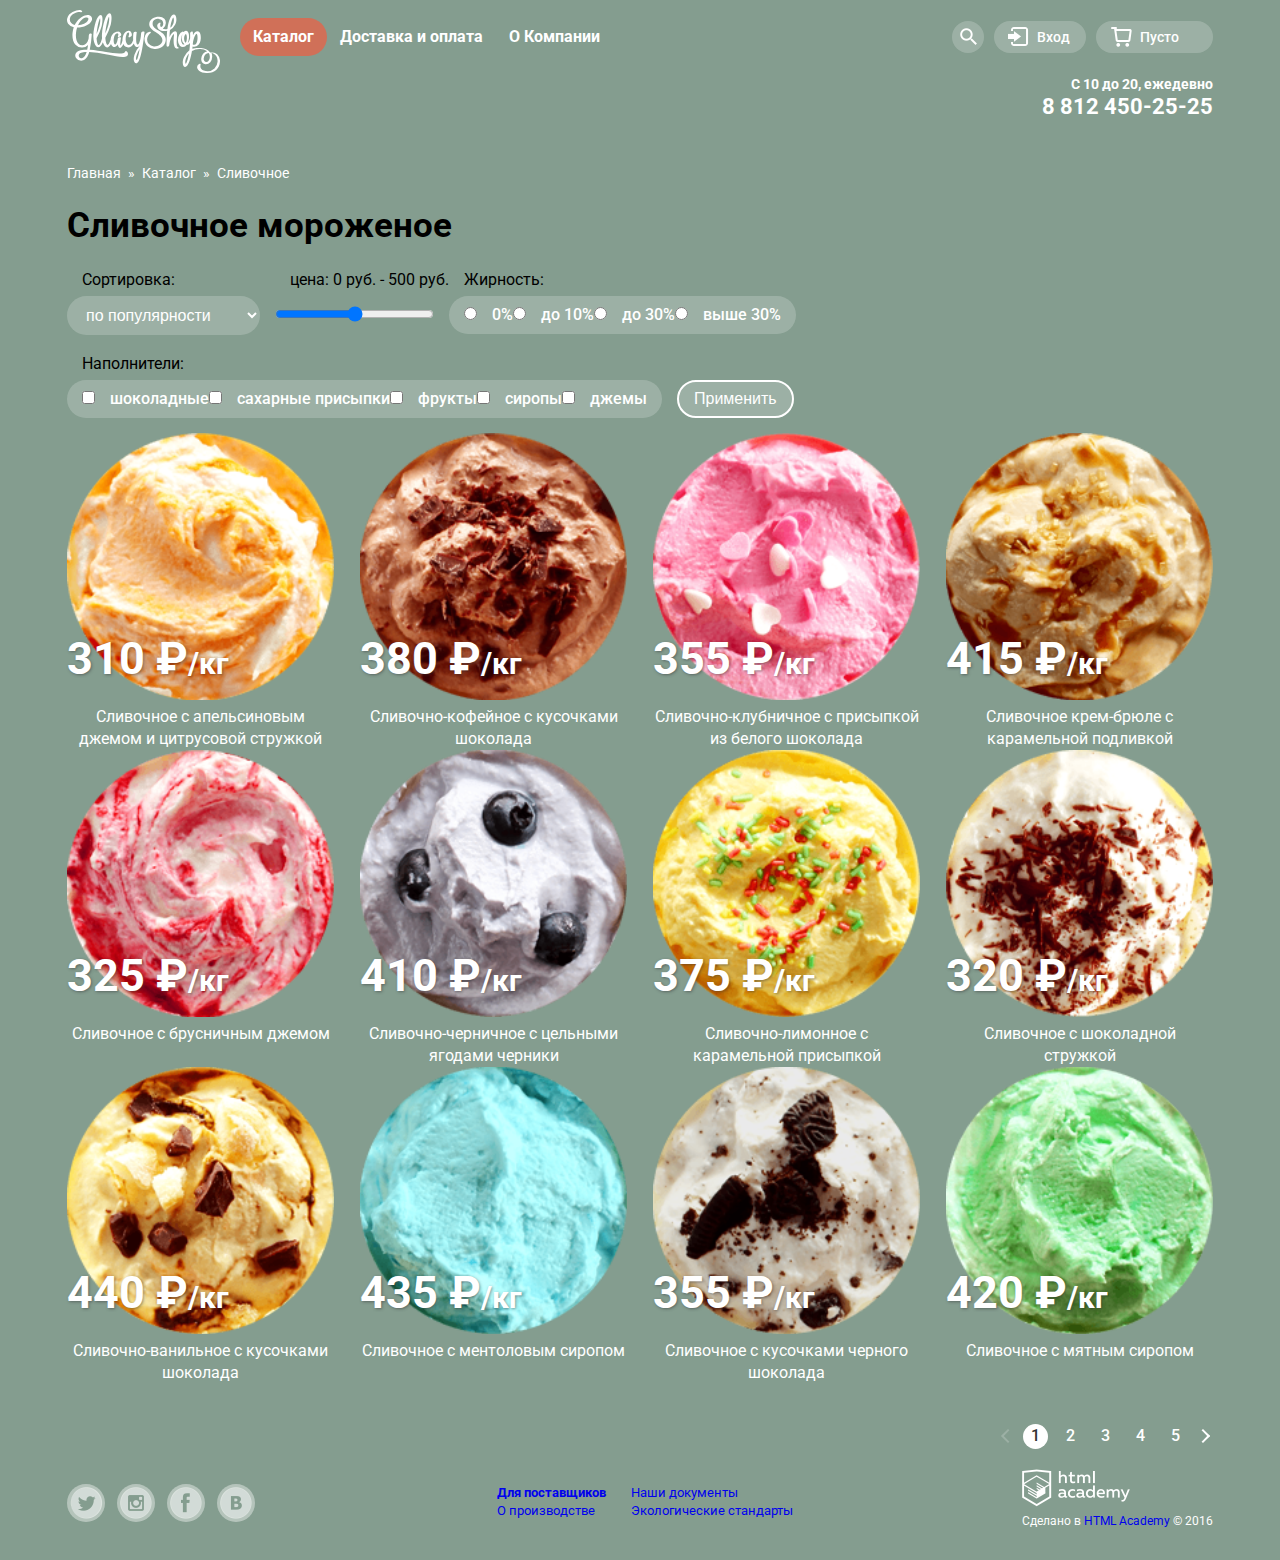
==== commit 17987732: "добавил цену в прайс" ====
--- a/catalog.html
+++ b/catalog.html
@@ -177,96 +177,144 @@
             <div class="gallery">
                 <div class="gallery__item">
                     <div class="gallery__item_wrap">
-                        <img src="img/ice-1.png" alt="Сливочное с апельсиновым джемом и цитрусовой стружкой">
-                        <span class="gallery__price"></span>
+                        <div class="gallery__img_wrap">
+                            <img class="gallery__img" src="img/ice-1.png" alt="Сливочное с апельсиновым джемом и цитрусовой стружкой">
+                            <div class="gallery__price_wrap">
+                                <span class="gallery__price_value">310 &#8381;</span>/кг
+                            </div>
+                        </div>
                         <a>Сливочное с апельсиновым джемом и цитрусовой стружкой</a>
                         <button class="gallery__btn btn" type="button" name="button">Быстрый просмотр</button>
                     </div>
                 </div>
                 <div class="gallery__item">
                     <div class="gallery__item_wrap">
-                        <img src="img/ice-2.png" alt="Сливочно-кофейное с кусочками шоколада">
-                        <span class="gallery__price"></span>
+                        <div class="gallery__img_wrap">
+                            <img class="gallery__img" src="img/ice-2.png" alt="Сливочно-кофейное с кусочками шоколада">
+                            <div class="gallery__price_wrap">
+                                <span class="gallery__price_value">380 &#8381;</span>/кг
+                            </div>
+                        </div>
                         <a>Сливочно-кофейное с кусочками шоколада</a>
                         <button class="gallery__btn btn" type="button" name="button">Быстрый просмотр</button>
                     </div>
                 </div>
                 <div class="gallery__item">
                     <div class="gallery__item_wrap">
-                        <img src="img/ice-3.png" alt="Сливочно-клубничное с присыпкой из белого шоколада">
-                        <span class="gallery__price"></span>
+                        <div class="gallery__img_wrap">
+                            <img class="gallery__img" src="img/ice-3.png" alt="Сливочно-клубничное с присыпкой из белого шоколада">
+                            <div class="gallery__price_wrap">
+                                <span class="gallery__price_value">355 &#8381;</span>/кг
+                            </div>
+                        </div>
                         <a>Сливочно-клубничное с присыпкой из белого шоколада</a>
                         <button class="gallery__btn btn" type="button" name="button">Быстрый просмотр</button>
                     </div>
                 </div>
                 <div class="gallery__item">
                     <div class="gallery__item_wrap">
-                        <img src="img/ice-4.png" alt="Сливочное крем-брюле с карамельной подливкой">
-                        <span class="gallery__price"></span>
+                        <div class="gallery__img_wrap">
+                            <img class="gallery__img" src="img/ice-4.png" alt="Сливочное крем-брюле с карамельной подливкой">
+                            <div class="gallery__price_wrap">
+                                <span class="gallery__price_value">415 &#8381;</span>/кг
+                            </div>
+                        </div>
                         <a>Сливочное крем-брюле с карамельной подливкой</a>
                         <button class="gallery__btn btn" type="button" name="button">Быстрый просмотр</button>
                     </div>
                 </div>
                 <div class="gallery__item">
                     <div class="gallery__item_wrap">
-                        <img src="img/ice-5.png" alt="Сливочное с брусничным джемом">
-                        <span class="gallery__price"></span>
+                        <div class="gallery__img_wrap">
+                            <img class="gallery__img" src="img/ice-5.png" alt="Сливочное с брусничным джемом">
+                            <div class="gallery__price_wrap">
+                                <span class="gallery__price_value">325 &#8381;</span>/кг
+                            </div>
+                        </div>
                         <a>Сливочное с брусничным джемом</a>
                         <button class="gallery__btn btn" type="button" name="button">Быстрый просмотр</button>
                     </div>
                 </div>
                 <div class="gallery__item">
                     <div class="gallery__item_wrap">
-                        <img src="img/ice-6.png" alt="Сливочно-черничное с цельными ягодами черники">
-                        <span class="gallery__price"></span>
+                        <div class="gallery__img_wrap">
+                            <img class="gallery__img" src="img/ice-6.png" alt="Сливочно-черничное с цельными ягодами черники">
+                            <div class="gallery__price_wrap">
+                                <span class="gallery__price_value">410 &#8381;</span>/кг
+                            </div>
+                        </div>
                         <a>Сливочно-черничное с цельными ягодами черники</a>
                         <button class="gallery__btn btn" type="button" name="button">Быстрый просмотр</button>
                     </div>
                 </div>
                 <div class="gallery__item">
                     <div class="gallery__item_wrap">
-                        <img src="img/ice-7.png" alt="Сливочно-лимонное с карамельной присыпкой">
-                        <span class="gallery__price"></span>
+                        <div class="gallery__img_wrap">
+                            <img class="gallery__img" src="img/ice-7.png" alt="Сливочно-лимонное с карамельной присыпкой">
+                            <div class="gallery__price_wrap">
+                                <span class="gallery__price_value">375 &#8381;</span>/кг
+                            </div>
+                        </div>
                         <a>Сливочно-лимонное с карамельной присыпкой</a>
                         <button class="gallery__btn btn" type="button" name="button">Быстрый просмотр</button>
                     </div>
                 </div>
                 <div class="gallery__item">
                     <div class="gallery__item_wrap">
-                        <img src="img/ice-8.png" alt="Сливочное с шоколадной стружкой">
-                        <span class="gallery__price"></span>
+                        <div class="gallery__img_wrap">
+                            <img class="gallery__img" src="img/ice-8.png" alt="Сливочное с шоколадной стружкой">
+                            <div class="gallery__price_wrap">
+                                <span class="gallery__price_value">320 &#8381;</span>/кг
+                            </div>
+                        </div>
                         <a>Сливочное с шоколадной стружкой</a>
                         <button class="gallery__btn btn" type="button" name="button">Быстрый просмотр</button>
                     </div>
                 </div>
                 <div class="gallery__item">
                     <div class="gallery__item_wrap">
-                        <img src="img/ice-9.png" alt="Сливочно-ванильное с кусочками шоколада">
-                        <span class="gallery__price"></span>
+                        <div class="gallery__img_wrap">
+                            <img class="gallery__img" src="img/ice-9.png" alt="Сливочно-ванильное с кусочками шоколада">
+                            <div class="gallery__price_wrap">
+                                <span class="gallery__price_value">440 &#8381;</span>/кг
+                            </div>
+                        </div>
                         <a>Сливочно-ванильное с кусочками шоколада</a>
                         <button class="gallery__btn btn" type="button" name="button">Быстрый просмотр</button>
                     </div>
                 </div>
                 <div class="gallery__item">
                     <div class="gallery__item_wrap">
-                        <img src="img/ice-10.png" alt="Сливочноe с ментоловым сиропом">
-                        <span class="gallery__price"></span>
+                        <div class="gallery__img_wrap">
+                            <img class="gallery__img" src="img/ice-10.png" alt="Сливочноe с ментоловым сиропом">
+                            <div class="gallery__price_wrap">
+                                <span class="gallery__price_value">435 &#8381;</span>/кг
+                            </div>
+                        </div>
                         <a>Сливочноe с ментоловым сиропом</a>
                         <button class="gallery__btn btn" type="button" name="button">Быстрый просмотр</button>
                     </div>
                 </div>
                 <div class="gallery__item">
                     <div class="gallery__item_wrap">
-                        <img src="img/ice-11.png" alt="Сливочное с кусочками черного шоколада">
-                        <span class="gallery__price"></span>
+                        <div class="gallery__img_wrap">
+                            <img class="gallery__img" src="img/ice-11.png" alt="Сливочное с кусочками черного шоколада">
+                            <div class="gallery__price_wrap">
+                                <span class="gallery__price_value">355 &#8381;</span>/кг
+                            </div>
+                        </div>
                         <a>Сливочное с кусочками черного шоколада</a>
                         <button class="gallery__btn btn" type="button" name="button">Быстрый просмотр</button>
                     </div>
                 </div>
                 <div class="gallery__item">
                     <div class="gallery__item_wrap">
-                        <img src="img/ice-12.png" alt="Сливочное с мятным сиропом">
-                        <span class="gallery__price"></span>
+                        <div class="gallery__img_wrap">
+                            <img class="gallery__img" src="img/ice-12.png" alt="Сливочное с мятным сиропом">
+                            <div class="gallery__price_wrap">
+                                <span class="gallery__price_value">420 &#8381;</span>/кг
+                            </div>
+                        </div>
                         <a>Сливочное с мятным сиропом</a>
                         <button class="gallery__btn btn" type="button" name="button">Быстрый просмотр</button>
                     </div>
@@ -275,7 +323,7 @@
             <div class="pagination">
                 <ul class="pagination__wrap">
                     <li class="pagination__item">
-                        <a class="pagination__link_prev pagination__link_end" ></a>
+                        <a class="pagination__link_prev pagination__link_end"></a>
                     </li>
                     <li class="pagination__item"><a class="pagination__link pagination__link_active">1</a></li>
                     <li class="pagination__item"><a class="pagination__link" href="#">2</a></li>
--- a/css/style.css
+++ b/css/style.css
@@ -787,6 +787,26 @@
     z-index: 11;
 }
 
+.gallery__img_wrap {
+    position: relative;
+    text-align: center;
+    z-index: 3;
+}
+
+.gallery__price_wrap {
+    position: absolute;
+    bottom: 20px;
+    left: 0;
+    text-shadow: 0.5px 0.9px 3px rgba(49, 50, 53, 0.5);
+    color: white;
+    font-weight: 700;
+    font-size: 30px;
+    line-height: 45px;
+    z-index: 20;
+}
+.gallery__price_value {
+    font-size: 45px;
+}
 .gallery__btn {
     position: relative;
     display: none;
@@ -1134,55 +1154,53 @@
     border: 2px solid white;
 }
 
-
 .pagination__wrap {
-  display: flex;
-  justify-content: flex-end;
+    display: flex;
+    justify-content: flex-end;
 }
 
 .pagination__item {
-  display: inline-block;
-  margin: 0 5px;
+    display: inline-block;
+    margin: 0 5px;
 }
 
 .pagination__link {
-  display: inline-block;
-  width: 25px;
-  height: 25px;
-  color: white;
-  text-decoration: none;
-  text-align: center;
-  vertical-align: middle;
-  line-height: 1.5;
-  font-size: 16px;
-  font-weight: 500;
-}
-
-.pagination__link_prev,
+    display: inline-block;
+    width: 25px;
+    height: 25px;
+    color: white;
+    text-decoration: none;
+    text-align: center;
+    vertical-align: middle;
+    line-height: 1.5;
+    font-size: 16px;
+    font-weight: 500;
+}
+
+.pagination__link_prev, .pagination__link_next {
+    display: inline-block;
+    width: 10px;
+    height: 10px;
+    border: 2px solid rgba(255, 255, 255, 1);
+    border-left: 0;
+    border-bottom: 0;
+    vertical-align: middle;
+}
+
+.pagination__link_prev {
+    transform: rotate(-135deg);
+}
+
 .pagination__link_next {
-  display: inline-block;
-  width: 10px;
-  height: 10px;
-  border: 2px solid rgba(255, 255, 255, 1);
-  border-left: 0;
-  border-bottom: 0;
-  vertical-align: middle;
-}
-
-.pagination__link_prev {
-  transform: rotate(-135deg);
-}
-
-.pagination__link_next {
-  transform: rotate(45deg);
+    transform: rotate(45deg);
 }
 
 .pagination__link_active {
-  background-color: rgba(255, 255, 255, 1);
-  border-radius: 50px;
-  color: #323232;
+    background-color: rgba(255, 255, 255, 1);
+    border-radius: 50px;
+    color: #323232;
 }
 
 .pagination__link_end {
-  border-color: rgba(255, 255, 255, 0.2);
-}
+    border-color: rgba(255, 255, 255, 0.2);
+}
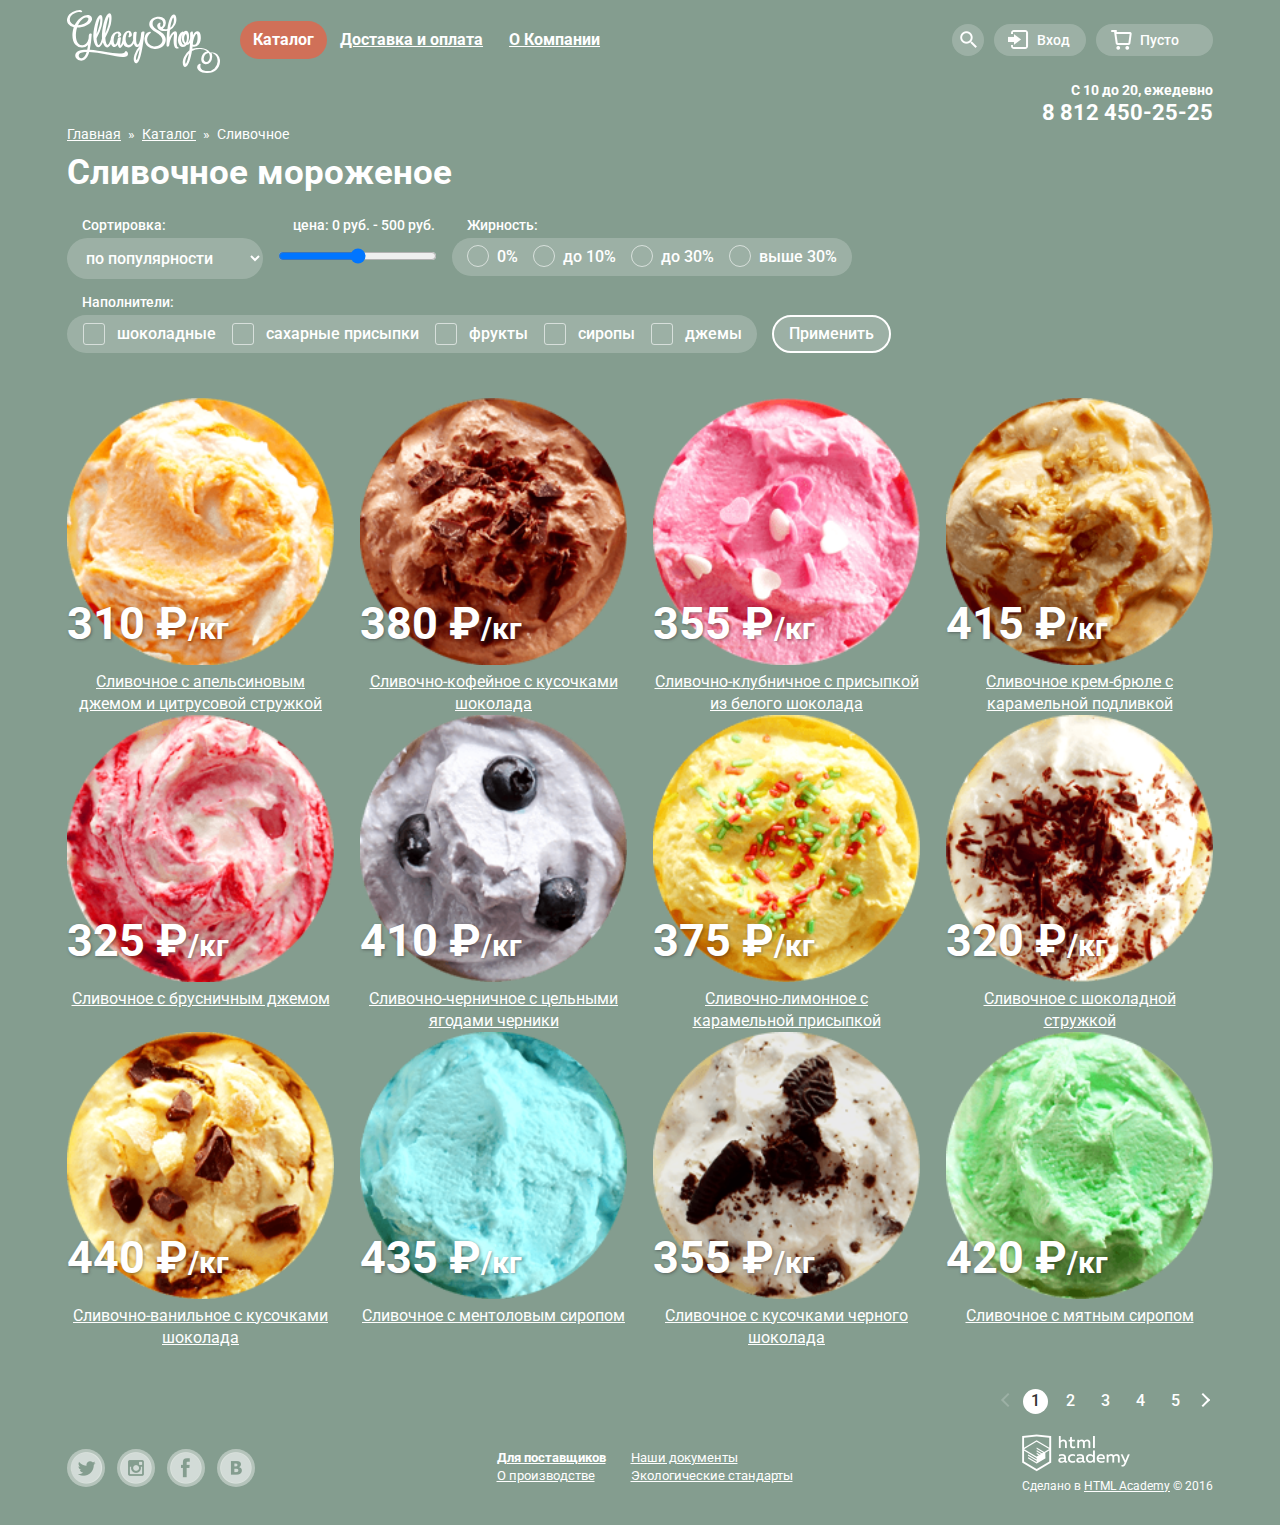
==== commit 41cb4685: "доделал label в каталоге" ====
--- a/catalog.html
+++ b/catalog.html
@@ -14,7 +14,7 @@
         <div class="container header__container">
             <div class="header-menu-wrap">
                 <div class="main-menu_wrap">
-                    <img src="img/gllacy-shop-logo.svg" alt="gllacy" class="main-logo">
+                    <a href="index.html"><img src="img/gllacy-shop-logo.svg" alt="gllacy" class="main-logo"></a>
                     <nav class="main-menu">
                         <ul class="main-menu__list">
                             <li class="main-menu__item main-menu__item_drop-catalog ">
@@ -121,14 +121,13 @@
     </header>
     <main>
         <div class="container">
-
             <ul class="breadcrumbs">
                 <li class="breadcrumbs__item"><a href="#">Главная</a></li>
                 <li class="breadcrumbs__item"><a href="#">Каталог</a></li>
-                <li class="breadcrumbs__item"><a>Сливочное</a></li>
+                <li class="breadcrumbs__item">Сливочное</li>
             </ul>
 
-            <h1>Сливочное мороженое</h1>
+            <h1 class="ice-catalog-title">Сливочное мороженое</h1>
             <form class="sorting-form" action="#" method="post">
 
                 <div class="sorting-form_wrap">
@@ -153,10 +152,10 @@
                 <div class="sorting-form_wrap">
                     <div class="fat__title form-title">Жирность:</div>
                     <ul class="fat__list">
-                        <li class="fat__item"><input type="radio" name="fat" value="fat-0%" id="fat-0%"><label for="fat-0%">0%</label></li>
-                        <li class="fat__item"><input type="radio" name="fat" value="fat-10%" id="fat-10%"><label for="fat-10%">до 10%</label></li>
-                        <li class="fat__item"><input type="radio" name="fat" value="fat->30%" id="fat->30%"><label for="fat->30%">до 30%</label></li>
-                        <li class="fat__item"><input type="radio" name="fat" value="fat-<30%" id="fat-<30%"><label for="fat-<30%">выше 30%</label></li>
+                        <li class="fat__item"><input type="radio" name="fat" value="fat-0" id="fat-0"><label for="fat-0">0%</label></li>
+                        <li class="fat__item"><input type="radio" name="fat" value="fat-10" id="fat-10"><label for="fat-10">до 10%</label></li>
+                        <li class="fat__item"><input type="radio" name="fat" value="fat->30" id="fat->30"><label for="fat->30">до 30%</label></li>
+                        <li class="fat__item"><input type="radio" name="fat" value="fat-<30" id="fat-<30"><label for="fat-<30">выше 30%</label></li>
                     </ul>
                 </div><br>
 
@@ -183,7 +182,7 @@
                                 <span class="gallery__price_value">310 &#8381;</span>/кг
                             </div>
                         </div>
-                        <a>Сливочное с апельсиновым джемом и цитрусовой стружкой</a>
+                        <a class="gallery__link" href="#">Сливочное с апельсиновым джемом и цитрусовой стружкой</a>
                         <button class="gallery__btn btn" type="button" name="button">Быстрый просмотр</button>
                     </div>
                 </div>
@@ -195,7 +194,7 @@
                                 <span class="gallery__price_value">380 &#8381;</span>/кг
                             </div>
                         </div>
-                        <a>Сливочно-кофейное с кусочками шоколада</a>
+                        <a class="gallery__link" href="#">Сливочно-кофейное с кусочками шоколада</a>
                         <button class="gallery__btn btn" type="button" name="button">Быстрый просмотр</button>
                     </div>
                 </div>
@@ -207,7 +206,7 @@
                                 <span class="gallery__price_value">355 &#8381;</span>/кг
                             </div>
                         </div>
-                        <a>Сливочно-клубничное с присыпкой из белого шоколада</a>
+                        <a class="gallery__link" href="#">Сливочно-клубничное с присыпкой из белого шоколада</a>
                         <button class="gallery__btn btn" type="button" name="button">Быстрый просмотр</button>
                     </div>
                 </div>
@@ -219,7 +218,7 @@
                                 <span class="gallery__price_value">415 &#8381;</span>/кг
                             </div>
                         </div>
-                        <a>Сливочное крем-брюле с карамельной подливкой</a>
+                        <a class="gallery__link" href="#">Сливочное крем-брюле с карамельной подливкой</a>
                         <button class="gallery__btn btn" type="button" name="button">Быстрый просмотр</button>
                     </div>
                 </div>
@@ -231,7 +230,7 @@
                                 <span class="gallery__price_value">325 &#8381;</span>/кг
                             </div>
                         </div>
-                        <a>Сливочное с брусничным джемом</a>
+                        <a class="gallery__link" href="#">Сливочное с брусничным джемом</a>
                         <button class="gallery__btn btn" type="button" name="button">Быстрый просмотр</button>
                     </div>
                 </div>
@@ -243,7 +242,7 @@
                                 <span class="gallery__price_value">410 &#8381;</span>/кг
                             </div>
                         </div>
-                        <a>Сливочно-черничное с цельными ягодами черники</a>
+                        <a class="gallery__link" href="#">Сливочно-черничное с цельными ягодами черники</a>
                         <button class="gallery__btn btn" type="button" name="button">Быстрый просмотр</button>
                     </div>
                 </div>
@@ -255,7 +254,7 @@
                                 <span class="gallery__price_value">375 &#8381;</span>/кг
                             </div>
                         </div>
-                        <a>Сливочно-лимонное с карамельной присыпкой</a>
+                        <a class="gallery__link" href="#">Сливочно-лимонное с карамельной присыпкой</a>
                         <button class="gallery__btn btn" type="button" name="button">Быстрый просмотр</button>
                     </div>
                 </div>
@@ -267,7 +266,7 @@
                                 <span class="gallery__price_value">320 &#8381;</span>/кг
                             </div>
                         </div>
-                        <a>Сливочное с шоколадной стружкой</a>
+                        <a class="gallery__link" href="#">Сливочное с шоколадной стружкой</a>
                         <button class="gallery__btn btn" type="button" name="button">Быстрый просмотр</button>
                     </div>
                 </div>
@@ -279,7 +278,7 @@
                                 <span class="gallery__price_value">440 &#8381;</span>/кг
                             </div>
                         </div>
-                        <a>Сливочно-ванильное с кусочками шоколада</a>
+                        <a class="gallery__link" href="#">Сливочно-ванильное с кусочками шоколада</a>
                         <button class="gallery__btn btn" type="button" name="button">Быстрый просмотр</button>
                     </div>
                 </div>
@@ -291,7 +290,7 @@
                                 <span class="gallery__price_value">435 &#8381;</span>/кг
                             </div>
                         </div>
-                        <a>Сливочноe с ментоловым сиропом</a>
+                        <a class="gallery__link" href="#">Сливочноe с ментоловым сиропом</a>
                         <button class="gallery__btn btn" type="button" name="button">Быстрый просмотр</button>
                     </div>
                 </div>
@@ -303,7 +302,7 @@
                                 <span class="gallery__price_value">355 &#8381;</span>/кг
                             </div>
                         </div>
-                        <a>Сливочное с кусочками черного шоколада</a>
+                        <a class="gallery__link" href="#">Сливочное с кусочками черного шоколада</a>
                         <button class="gallery__btn btn" type="button" name="button">Быстрый просмотр</button>
                     </div>
                 </div>
@@ -315,7 +314,7 @@
                                 <span class="gallery__price_value">420 &#8381;</span>/кг
                             </div>
                         </div>
-                        <a>Сливочное с мятным сиропом</a>
+                        <a class="gallery__link" href="#">Сливочное с мятным сиропом</a>
                         <button class="gallery__btn btn" type="button" name="button">Быстрый просмотр</button>
                     </div>
                 </div>
--- a/css/style.css
+++ b/css/style.css
@@ -1,6 +1,5 @@
 @import url('https://fonts.googleapis.com/css?family=Roboto:400,500,700&subset=cyrillic');
 * {
-    text-decoration: none;
     list-style: none;
     margin: 0;
     padding: 0;
@@ -20,6 +19,7 @@
     font-size: 35px;
     font-weight: 700;
     line-height: 41px;
+    color: white;
 }
 
 h2 {
@@ -172,7 +172,7 @@
 
 /*============СТИЛИ ДЛЯ INPUT===============*/
 
-[type="search"], [type="email"], [type="password"] {
+[type="search"], [type="email"], [type="password"], [type="text"], textarea {
     color: #999;
     font-size: 16px;
     font-weight: 400;
@@ -183,11 +183,11 @@
     padding-left: 20px;
 }
 
-[type="search"]:hover, [type="email"]:hover, [type="password"]:hover {
+[type="search"]:hover, [type="email"]:hover, [type="password"]:hover, textarea:hover {
     border: 2px solid rgba(154, 154, 154, 0.52);
 }
 
-[type="search"]:focus, [type="email"]:focus, [type="password"]:focus {
+[type="search"]:focus, [type="email"]:focus, [type="password"]:focus, textarea:focus {
     border: 2px solid rgba(46, 136, 228, 0.52);
     outline: none;
 }
@@ -196,7 +196,7 @@
     position: relative;
 }
 
-[type="search"]+label, [type="email"]+label, [type="password"]+label {
+[type="search"]+label, [type="email"]+label, [type="password"]+label, [type="text"]+label, textarea+label {
     position: absolute;
     top: 10px;
     left: 15px;
@@ -206,7 +206,7 @@
     line-height: 24px;
 }
 
-[type="search"]:focus+label, [type="email"]:focus+label, [type="password"]:focus+label {
+[type="search"]:focus+label, [type="email"]:focus+label, [type="password"]:focus+label, [type="text"]:focus+label, textarea:focus+label {
     top: -15px;
     left: 15px;
     color: #5b9ddf;
@@ -268,7 +268,6 @@
 .header__container {
     position: relative;
     color: white;
-    margin-bottom: 45px;
 }
 
 .header-menu-wrap {
@@ -307,12 +306,15 @@
     background-color: #d07058;
     color: white;
     border-radius: 50px;
+    text-decoration: none;
 }
 
 .main-menu__item_link:hover {
     background-color: #f7f6f3;
     border-radius: 50px;
     color: #333;
+    text-decoration: none;
+
 }
 
 .main-menu__item_link:active {
@@ -320,6 +322,7 @@
     box-shadow: inset 0 2px 1px dimgrey;
     border-radius: 50px;
     color: #333;
+    text-decoration: none;
 }
 
 .main-menu__item_drop-catalog {
@@ -369,6 +372,7 @@
     display: block;
     padding: 7px 13px;
     white-space: nowrap;
+    text-decoration: none;
 }
 
 .drop-catalog__item:hover {
@@ -398,6 +402,9 @@
 .user-navigation {
     display: flex;
     position: relative;
+}
+.user-navigation a {
+    text-decoration: none;
 }
 
 .user-navigation__search {
@@ -511,8 +518,11 @@
     font-size: 13px;
     font-weight: 400;
     line-height: 24px;
-}
-
+    text-decoration: underline;
+}
+.login__form-link_wrap a:hover, .login__form-link_wrap a:active {
+    color: #e84d37;
+}
 .user-navigation__login_link::after {
     left: 14px;
     top: 6px;
@@ -705,6 +715,7 @@
 .gift__row-block_link {
     bottom: 23px;
     right: 20px;
+    text-decoration: none;
 }
 
 .gift__row-block_link-wrap {
@@ -739,15 +750,6 @@
     margin-right: 0;
 }
 
-.gallery__item a {
-    display: block;
-    text-align: center;
-    color: white;
-}
-
-.gallery__item img {
-    width: 267px;
-}
 
 .gallery__item_wrap {
     position: relative;
@@ -770,6 +772,7 @@
 }
 
 .gallery__img {
+    width: 267px;
     position: relative;
     z-index: 10;
 }
@@ -804,9 +807,11 @@
     line-height: 45px;
     z-index: 20;
 }
+
 .gallery__price_value {
     font-size: 45px;
 }
+
 .gallery__btn {
     position: relative;
     display: none;
@@ -819,7 +824,18 @@
     display: inline-block;
     z-index: 7;
 }
-
+.gallery__link {
+    position: relative;
+    display: block;
+    text-align: center;
+    color: white;
+    text-decoration: underline;
+    z-index: 3;
+}
+.gallery__link:hover, .gallery__link:active {
+    color: #ffbc9e;
+    z-index: 3;
+}
 .benefits {
     margin-bottom: 40px;
     padding-top: 25px;
@@ -909,6 +925,10 @@
     font-weight: 700;
     line-height: 30px;
     color: #323232;
+    text-decoration: underline;
+}
+.news-preview__link:hover, .news-preview__link:active {
+    color: #e84d37;
 }
 
 .subscription {
@@ -967,6 +987,7 @@
     font-size: 14px;
     font-weight: 400;
     line-height: 20px;
+    z-index: 10;
 }
 
 .store-address b {
@@ -1105,6 +1126,9 @@
     font-weight: 400;
     line-height: 16px;
 }
+.breadcrumbs__item a:hover, .breadcrumbs__item a:active {
+    color: #e84d37;
+}
 
 .breadcrumbs__item {
     padding-right: 7px;
@@ -1114,10 +1138,25 @@
     content: "»";
     padding-left: 7px;
 }
-
+.ice-catalog-title {
+    margin-top: 10px;
+}
 .sorting-form {
     display: flex;
     flex-wrap: wrap;
+    color: white;
+    font-size: 14px;
+    font-weight: 500;
+    line-height: 16px;
+    margin-bottom: 30px;
+}
+
+.sorting-form__sorting:hover {
+    background-color: white;
+    font-size: 16px;
+    font-weight: 500;
+    line-height: 18px;
+    color: #323232;
 }
 
 .sorting-form select, .sorting-form button, .sorting-form input, .fat__list, .filler__list {
@@ -1128,6 +1167,7 @@
     font-size: 16px;
     font-weight: 500;
     line-height: 18px;
+    font-family: "Roboto", "Arial", sans-serif;
     padding: 10px 15px;
     background-color: rgba(255, 255, 255, 0.2);
     margin-right: 15px;
@@ -1140,6 +1180,10 @@
 
 .fat__list, .filler__list {
     display: flex;
+}
+
+.filler__list, .fat__list {
+    padding-left: 0;
 }
 
 .sorting-form_wrap {
@@ -1150,8 +1194,21 @@
     outline: none;
     padding: 8px 15px;
     background-color: rgba(255, 255, 255, 0.2);
-    margin-top: 27px;
+    margin-top: 21px;
     border: 2px solid white;
+    font-size: 16px;
+    font-weight: 500;
+    line-height: 18px;
+    font-family: "Roboto", "Arial", sans-serif;
+}
+
+.sorting-form_wrap .to-sort-btn:hover {
+    color: #323232;
+    background-color: white;
+}
+.sorting-form_wrap .to-sort-btn:active {
+    box-shadow: inset 0 2px 1px dimgrey;
+    background-color: #ededed;
 }
 
 .pagination__wrap {
@@ -1176,7 +1233,10 @@
     font-size: 16px;
     font-weight: 500;
 }
-
+.pagination__link:hover {
+    background-color: rgba(255, 255, 255, 0.2);
+    border-radius: 50px;
+}
 .pagination__link_prev, .pagination__link_next {
     display: inline-block;
     width: 10px;
@@ -1204,3 +1264,184 @@
 .pagination__link_end {
     border-color: rgba(255, 255, 255, 0.2);
 }
+
+.modal-content {
+    position: fixed;
+    left: 50%;
+    top: 200px;
+    margin-left: -218px;
+    width: 435px;
+    padding: 25px;
+    padding-top: 20px;
+    border-radius: 10px;
+    box-sizing: border-box;
+    background-color: #f8f7f4;
+    z-index: 1000;
+    display: none;
+}
+
+.modal-content input {
+    display: block;
+    width: 265px;
+    height: 45px;
+    margin-bottom: 20px;
+}
+
+.modal-content__title {
+    color: #323232;
+    font-size: 24px;
+    font-weight: 500;
+    line-height: 28px;
+    margin-bottom: 20px;
+}
+
+.modal-content__textarea {
+    width: 100%;
+    height: 155px;
+    resize: none;
+    margin-bottom: 25px;
+}
+
+.modal-content__btn {
+    float: right;
+}
+
+.modal-content__close {
+    position: absolute;
+    top: 15px;
+    right: 15px;
+    font-size: 0;
+    border: 0;
+    width: 20px;
+    height: 20px;
+    background-color: transparent;
+    outline: none;
+    border: none;
+    cursor: pointer;
+}
+
+.modal-content__close::before, .modal-content__close::after {
+    content: "";
+    position: absolute;
+    left: 1px;
+    width: 20px;
+    height: 2px;
+    background-color: black;
+}
+
+.modal-content__close::before {
+    transform: rotate(45deg);
+}
+
+.modal-content__close::after {
+    transform: rotate(-45deg);
+}
+
+.modal-overlay {
+    position: fixed;
+    background: rgba(0, 0, 0, 0.5);
+    top: 0;
+    left: 0;
+    width: 100%;
+    height: 100%;
+    z-index: 100;
+    display: none;
+    ;
+}
+
+.modal-overlay_show {
+    display: block;
+}
+
+.modal-content_show {
+    display: block;
+}
+
+.filler__item {
+    padding-left: 50px;
+}
+
+.filler__list input, .fat__list input {
+    display: none;
+}
+
+.filler__list label, .fat__list label {
+    position: relative;
+}
+
+.filler__list label::before {
+    content: "";
+    position: absolute;
+    top: -1px;
+    left: -34px;
+    display: block;
+    width: 20px;
+    height: 20px;
+    border: 1px solid rgba(255, 255, 255, 0.6);
+    border-radius: 3px;
+}
+
+.filler__list label::after {
+    content: "";
+    position: absolute;
+    left: -27px;
+    top: -8px;
+    width: 5px;
+    height: 10px;
+    border: 3px solid rgba(255, 255, 255, 0.6);
+    transform: rotate(45deg);
+    margin: 10px auto;
+    border-top-width: 0;
+    border-left-width: 0;
+    display: none;
+}
+
+.filler__list input:checked~label::after, .fat__item input:checked~label::after {
+    display: block;
+}
+
+.fat__item label::before {
+    content: "";
+    position: absolute;
+    top: -2px;
+    left: -30px;
+    display: block;
+    width: 20px;
+    height: 20px;
+    border: 1px solid rgba(255, 255, 255, 0.6);
+    border-radius: 50px;
+}
+
+.fat__item label::after {
+    content: "";
+    position: absolute;
+    top: 3px;
+    left: -25px;
+    width: 12px;
+    height: 12px;
+    border-radius: 50px;
+    background-color: rgba(255, 255, 255, 0.6);
+    display: none;
+}
+
+.fat__item label:hover::after {
+    background-color: rgba(255, 255, 255, 1);
+}
+
+.fat__item {
+    padding-left: 45px;
+}
+
+.fat__item label:hover::before, .filler__list label:hover::before, .filler__list label:hover::after {
+    border-color: rgba(255, 255, 255, 1);
+}
+
+.fat__item label:disabled::before, .filler__list label:disabled::before, .filler__list label:disabled::after {
+    border-color: rgba(255, 255, 255, 0.2);
+}
+footer a {
+    color: white;
+}
+footer a:hover, footer a:active {
+    color: #ffbc9e;
+}
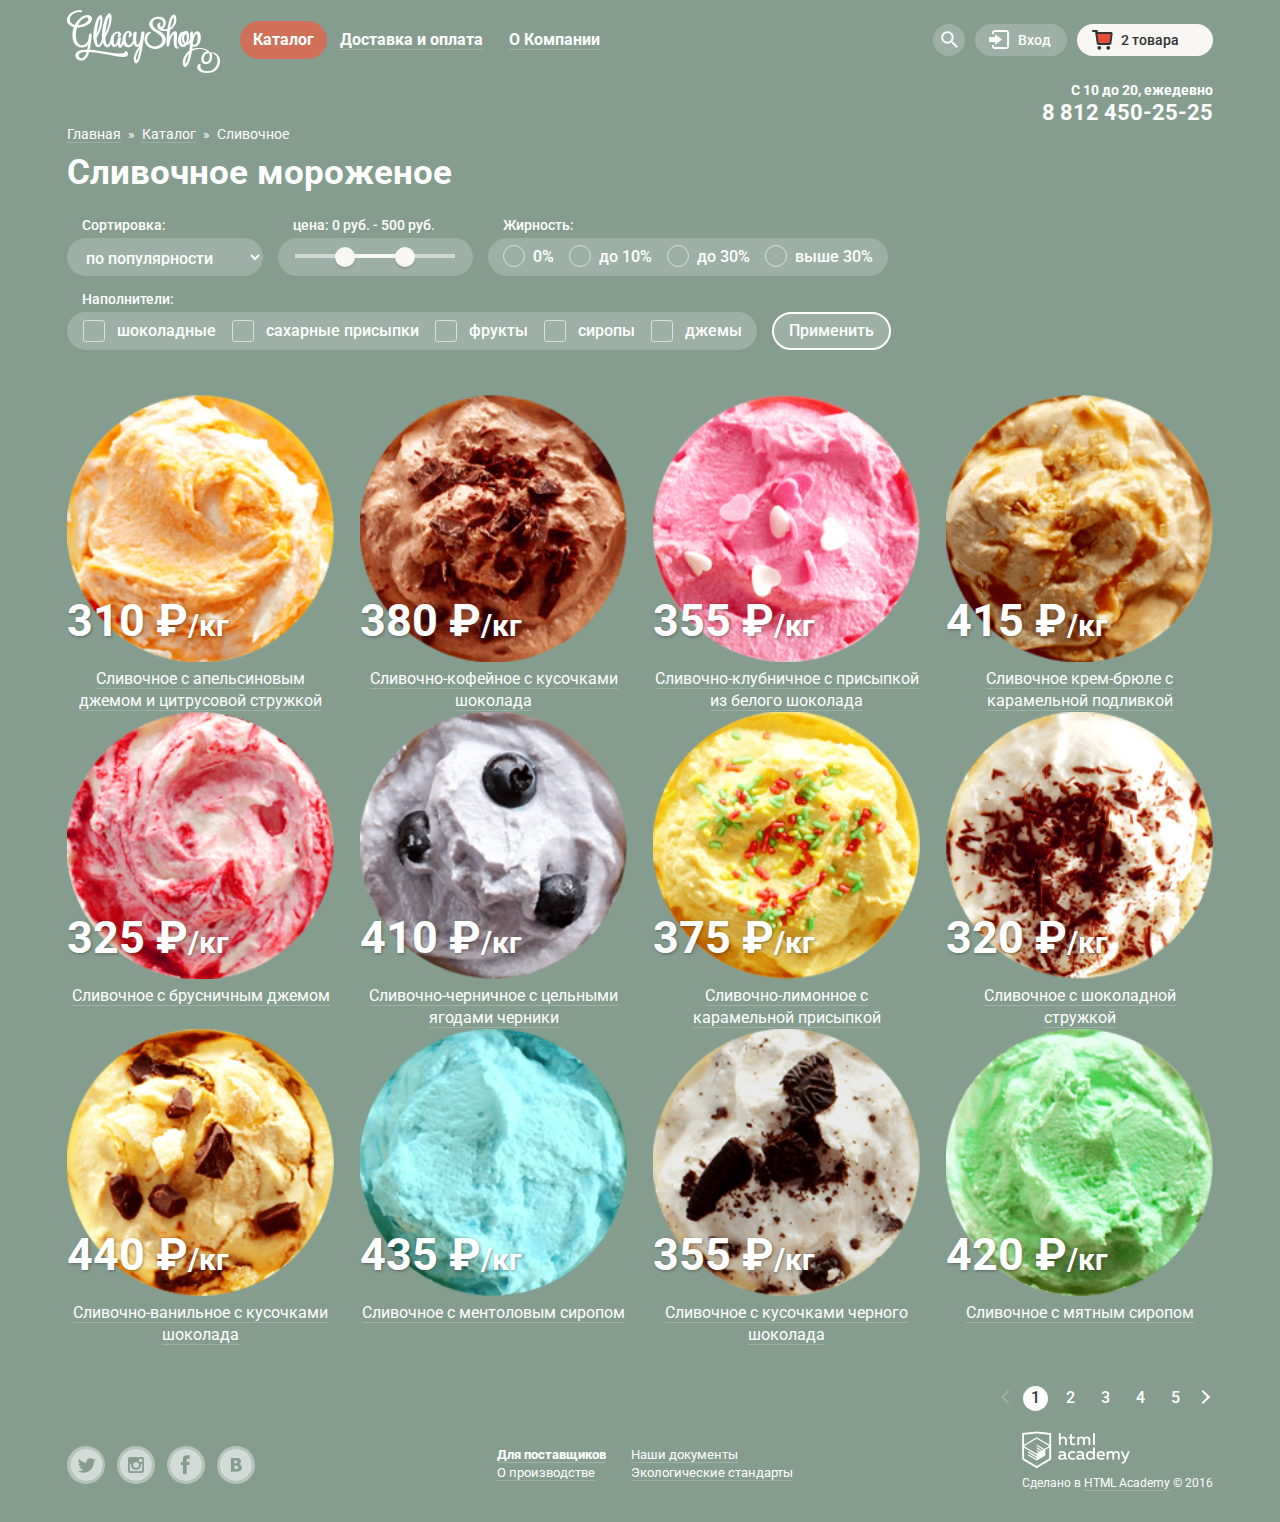
==== commit 0274b85a: "предварительная версия перед защитой. Без б11,б12" ====
--- a/catalog.html
+++ b/catalog.html
@@ -17,14 +17,14 @@
                     <a href="index.html"><img src="img/gllacy-shop-logo.svg" alt="gllacy" class="main-logo"></a>
                     <nav class="main-menu">
                         <ul class="main-menu__list">
-                            <li class="main-menu__item main-menu__item_drop-catalog ">
-                                <a class="main-menu__item_link main-menu__item_link-drop  main-menu__item_link-active" href="catalog.html">Каталог</a>
+                            <li class="main-menu__item main-menu__item_drop-catalog main-menu__item_link-active">
+                                <a class="main-menu__item_link main-menu__item_link-drop  " href="catalog.html">Каталог</a>
                                 <ul class="drop-catalog__list">
                                     <li class="drop-catalog__item drop-catalog__item-line">
                                         <a class="drop-catalog__link drop-catalog__link-bold" href="#">Новинки</a>
                                     </li>
                                     <li class="drop-catalog__item">
-                                        <a class="drop-catalog__link" href="#">Сливочное</a>
+                                        <a class="drop-catalog__link drop-catalog__link_active" href="#">Сливочное</a>
                                     </li>
                                     <li class="drop-catalog__item">
                                         <a class="drop-catalog__link" href="#">Щербеты</a>
@@ -69,15 +69,15 @@
                                 <div class="login__form-btn-wrap">
                                     <button class="login__form-btn btn" type="submit" name="button">Войти</button>
                                     <div class="login__form-link_wrap">
-                                        <a href="#">Забыли пароль?</a>
+                                        <a href="#">Забыли пароль?</a><br>
                                         <a href="#">Новая регистрация</a>
                                     </div>
                                 </div>
                             </form>
                         </div>
                     </div>
-                    <div class="user-navigation__basket">
-                        <a class="user-navigation__basket_link icon" href="#">Пусто</a>
+                    <div class="user-navigation__basket basket_link_active">
+                        <a class="user-navigation__basket_link icon " href="#">2 товара</a>
                         <div class="basket__drop-menu">
                             <div class="basket__drop-menu_table">
                                 <div class="basket__drop-menu_row">
@@ -122,7 +122,7 @@
     <main>
         <div class="container">
             <ul class="breadcrumbs">
-                <li class="breadcrumbs__item"><a href="#">Главная</a></li>
+                <li class="breadcrumbs__item"><a href="index.html">Главная</a></li>
                 <li class="breadcrumbs__item"><a href="#">Каталог</a></li>
                 <li class="breadcrumbs__item">Сливочное</li>
             </ul>
@@ -146,7 +146,14 @@
                     <div class="form-title">
                         цена: <output id="price-min" name="price-min"></output>0 руб. - <output id="price-max" name="price-max"></output> 500 руб.
                     </div>
-                    <input type="range" name="name" value="">
+                    <div class="form__range">
+                        <div class="form__range_line">
+                            <div class="form__range_line-active">
+                                <div class="form__range_line-min"></div>
+                                <div class="form__range_line-max"></div>
+                            </div>
+                        </div>
+                    </div>
                 </div>
 
                 <div class="sorting-form_wrap">
@@ -355,7 +362,7 @@
                 </div>
             </div>
             <div class="footer-copyright">
-                <a href="#"><img src="img/htmlacademy-logo.png" alt="htmlacademy.ru"></a><br> Сделано в <a href="#">HTML Academy</a> © 2016
+                <a href="#"><img src="img/htmlacademy-logo.png" alt="htmlacademy.ru"></a><br> Сделано в <a class="htmlacademy" href="#">HTML Academy</a> © 2016
             </div>
         </div>
 
--- a/css/style.css
+++ b/css/style.css
@@ -296,10 +296,9 @@
     line-height: 18px;
 }
 
-.main-menu__item_link {
-    display: block;
+.main-menu__item {
     padding: 10px 13px;
-    color: white;
+
 }
 
 .main-menu__item_link-active {
@@ -308,16 +307,25 @@
     border-radius: 50px;
     text-decoration: none;
 }
-
-.main-menu__item_link:hover {
+.main-menu__item_link-active a {
+    border: none;
+}
+.main-menu__item:hover {
     background-color: #f7f6f3;
     border-radius: 50px;
+
+}
+.main-menu__item_link {
+    color: white;
+    text-decoration: none;
+    border-bottom: 1px solid rgba(255, 255, 255, .2);
+
+}
+.main-menu__item:hover .main-menu__item_link {
     color: #333;
     text-decoration: none;
-
-}
-
-.main-menu__item_link:active {
+}
+.main-menu__item:active {
     background-color: #ededed;
     box-shadow: inset 0 2px 1px dimgrey;
     border-radius: 50px;
@@ -382,7 +390,10 @@
 .drop-catalog__item:active {
     background-color: #f6b5a5;
 }
-
+.drop-catalog__link.drop-catalog__link_active {
+    color: white;
+    background-color: #d07058;
+}
 .drop-catalog__link-bold {
     font-weight: 700;
 }
@@ -403,12 +414,16 @@
     display: flex;
     position: relative;
 }
+
 .user-navigation a {
     text-decoration: none;
 }
 
 .user-navigation__search {
     position: relative;
+    border-radius: 50px;
+    margin-left: 10px;
+    background-color: rgba(255, 255, 255, 0.2);
 }
 
 .search__drop-menu {
@@ -437,15 +452,21 @@
     line-height: 16px;
     color: white;
     display: block;
-    border-radius: 50px;
-    margin-left: 10px;
-    background-color: rgba(255, 255, 255, 0.2);
-}
-
-.user-navigation a:hover {
-    background-color: #f8f7f4;
-    color: #323232;
-}
+
+}
+.user-navigation__search:hover,
+ .user-navigation__login:hover,
+ .user-navigation__basket:hover,
+ .user-navigation__basket.basket_link_active {
+     background-color: #f8f7f4;
+ }
+ .user-navigation__search:hover .user-navigation__search_link,
+  .user-navigation__login:hover a,
+  .user-navigation__basket:hover a,
+  .user-navigation__basket.basket_link_active a {
+      color: #323232;
+  }
+
 
 .user-navigation__search:hover .search__drop-menu {
     display: block;
@@ -465,7 +486,7 @@
     background-position: -135px -147px;
 }
 
-.user-navigation__search_link:hover::after {
+.user-navigation__search:hover .user-navigation__search_link::after {
     background-position: -30px -147px;
 }
 
@@ -476,6 +497,9 @@
 
 .user-navigation__login {
     position: relative;
+    border-radius: 50px;
+    margin-left: 10px;
+    background-color: rgba(255, 255, 255, 0.2);
 }
 
 .login__drop-menu {
@@ -506,6 +530,7 @@
 
 .login__form-btn-wrap {
     display: flex;
+    justify-content: space-between;
 }
 
 .login__form_email, .login__form_password {
@@ -514,15 +539,19 @@
 }
 
 .login__form-link_wrap a {
+    display: inline;
     color: #323232;
     font-size: 13px;
     font-weight: 400;
     line-height: 24px;
-    text-decoration: underline;
-}
+    border-bottom: 1px solid rgba(50, 50, 50, .3);
+}
+
 .login__form-link_wrap a:hover, .login__form-link_wrap a:active {
     color: #e84d37;
-}
+    border-bottom: none;
+}
+
 .user-navigation__login_link::after {
     left: 14px;
     top: 6px;
@@ -531,18 +560,18 @@
     background-position: -135px -118px;
 }
 
-.user-navigation__login_link:hover::after {
+.user-navigation__login:hover .user-navigation__login_link::after {
     background-position: -135px -89px;
 }
 
 .user-navigation__basket {
     position: relative;
-}
-
-.user-navigation__basket_link {
-    position: relative;
+    border-radius: 50px;
+    margin-left: 10px;
     padding: 8px 34px 8px 44px;
-}
+    background-color: rgba(255, 255, 255, 0.2);
+}
+
 
 .user-navigation__basket:hover .basket__drop-menu {
     display: block;
@@ -553,12 +582,13 @@
     top: 6px;
     width: 21px;
     height: 20px;
-    background-position: -36px -5px;
-}
-
-.user-navigation__basket_link:hover::after {
     background-position: -5px -5px;
-}
+    /*background-position: -36px -5px;*/
+}
+
+/*.user-navigation__basket_link:hover::after {
+    background-position: -5px -5px;
+}*/
 
 .basket__drop-menu {
     position: absolute;
@@ -750,7 +780,6 @@
     margin-right: 0;
 }
 
-
 .gallery__item_wrap {
     position: relative;
     text-align: center;
@@ -824,18 +853,22 @@
     display: inline-block;
     z-index: 7;
 }
+
 .gallery__link {
     position: relative;
-    display: block;
     text-align: center;
     color: white;
-    text-decoration: underline;
+    border-bottom: 1px solid rgba(255, 255, 255, .2);
+    text-decoration: none;
     z-index: 3;
 }
+
 .gallery__link:hover, .gallery__link:active {
     color: #ffbc9e;
+    border-bottom: none;
     z-index: 3;
 }
+
 .benefits {
     margin-bottom: 40px;
     padding-top: 25px;
@@ -911,7 +944,9 @@
     padding: 25px 20px;
     background-image: url(../img/strawberry-bg.png);
 }
-
+.news-preview_wrap {
+    width: 300px;
+}
 .news-preview__title {
     color: #323232;
     font-weight: 500;
@@ -919,16 +954,17 @@
 }
 
 .news-preview__link {
-    display: block;
-    width: 300px;
     font-size: 24px;
     font-weight: 700;
     line-height: 30px;
     color: #323232;
-    text-decoration: underline;
-}
+    text-decoration: none;
+    border-bottom: 2px solid rgba(50, 50, 50, 1);
+}
+
 .news-preview__link:hover, .news-preview__link:active {
     color: #e84d37;
+    border-bottom: none;
 }
 
 .subscription {
@@ -1103,14 +1139,30 @@
     display: flex;
     padding-top: 15px;
 }
-
+.footer-info a {
+    text-decoration: none;
+    border-bottom: 1px solid rgba(255, 255, 255, .2);
+}
+.footer-info a:hover,
+.footer-info a:active {
+    color: #ffbc9e;
+    border-bottom: none;
+}
 .footer-copyright {
     color: #fefefe;
     font-size: 12px;
     font-weight: 400;
     line-height: 18px;
 }
-
+.htmlacademy {
+    text-decoration: none;
+    border-bottom: 1px solid rgba(255, 255, 255, .2);
+}
+.htmlacademy:hover,
+.htmlacademy:active {
+    color: #ffbc9e;
+    border-bottom: none;
+}
 .footer-info__left-collumn {
     margin-right: 25px;
 }
@@ -1126,8 +1178,13 @@
     font-weight: 400;
     line-height: 16px;
 }
+.breadcrumbs__item a {
+    text-decoration: none;
+    border-bottom: 1px solid rgba(255, 255, 255, .2);
+}
 .breadcrumbs__item a:hover, .breadcrumbs__item a:active {
-    color: #e84d37;
+    color: #ffbc9e;
+    border-bottom: none;
 }
 
 .breadcrumbs__item {
@@ -1138,9 +1195,11 @@
     content: "»";
     padding-left: 7px;
 }
+
 .ice-catalog-title {
     margin-top: 10px;
 }
+
 .sorting-form {
     display: flex;
     flex-wrap: wrap;
@@ -1159,7 +1218,7 @@
     color: #323232;
 }
 
-.sorting-form select, .sorting-form button, .sorting-form input, .fat__list, .filler__list {
+.sorting-form select, .sorting-form button, .sorting-form input, .fat__list, .filler__list, .form__range {
     border: none;
     outline: none;
     border-radius: 50px;
@@ -1173,6 +1232,52 @@
     margin-right: 15px;
 }
 
+.form__range {
+    position: relative;
+    height: 38px;
+    width: 195px;
+}
+
+.form__range_line {
+    position: absolute;
+    top: 16px;
+    left: 17px;
+    width: 160px;
+    height: 4px;
+    background-color: rgba(255, 255, 255, 0.5);
+}
+
+.form__range_line-active {
+    position: relative;
+    background-color: #f8f7f4;
+    width: 50%;
+    margin-left: 40px;
+    height: inherit;
+}
+
+.form__range_line-min, .form__range_line-max {
+    position: absolute;
+    width: 20px;
+    height: 20px;
+    border-radius: 50px;
+    background-color: #f8f7f4;
+    box-shadow: 0 2px 2px rgba(0, 0, 0, 0.1);
+    cursor: pointer;
+}
+
+.form__range_line-min {
+    left: 0;
+    top: -7px;
+}
+.form__range_line-max {
+    right: 0;
+    top: -7px;
+}
+
+.sorting-form select {
+    height: 38px;
+}
+
 .form-title {
     padding-bottom: 5px;
     padding-left: 15px;
@@ -1206,6 +1311,7 @@
     color: #323232;
     background-color: white;
 }
+
 .sorting-form_wrap .to-sort-btn:active {
     box-shadow: inset 0 2px 1px dimgrey;
     background-color: #ededed;
@@ -1233,10 +1339,12 @@
     font-size: 16px;
     font-weight: 500;
 }
+
 .pagination__link:hover {
     background-color: rgba(255, 255, 255, 0.2);
     border-radius: 50px;
 }
+
 .pagination__link_prev, .pagination__link_next {
     display: inline-block;
     width: 10px;
@@ -1439,9 +1547,13 @@
 .fat__item label:disabled::before, .filler__list label:disabled::before, .filler__list label:disabled::after {
     border-color: rgba(255, 255, 255, 0.2);
 }
+
 footer a {
     color: white;
-}
+
+}
+
 footer a:hover, footer a:active {
     color: #ffbc9e;
-}
+
+}
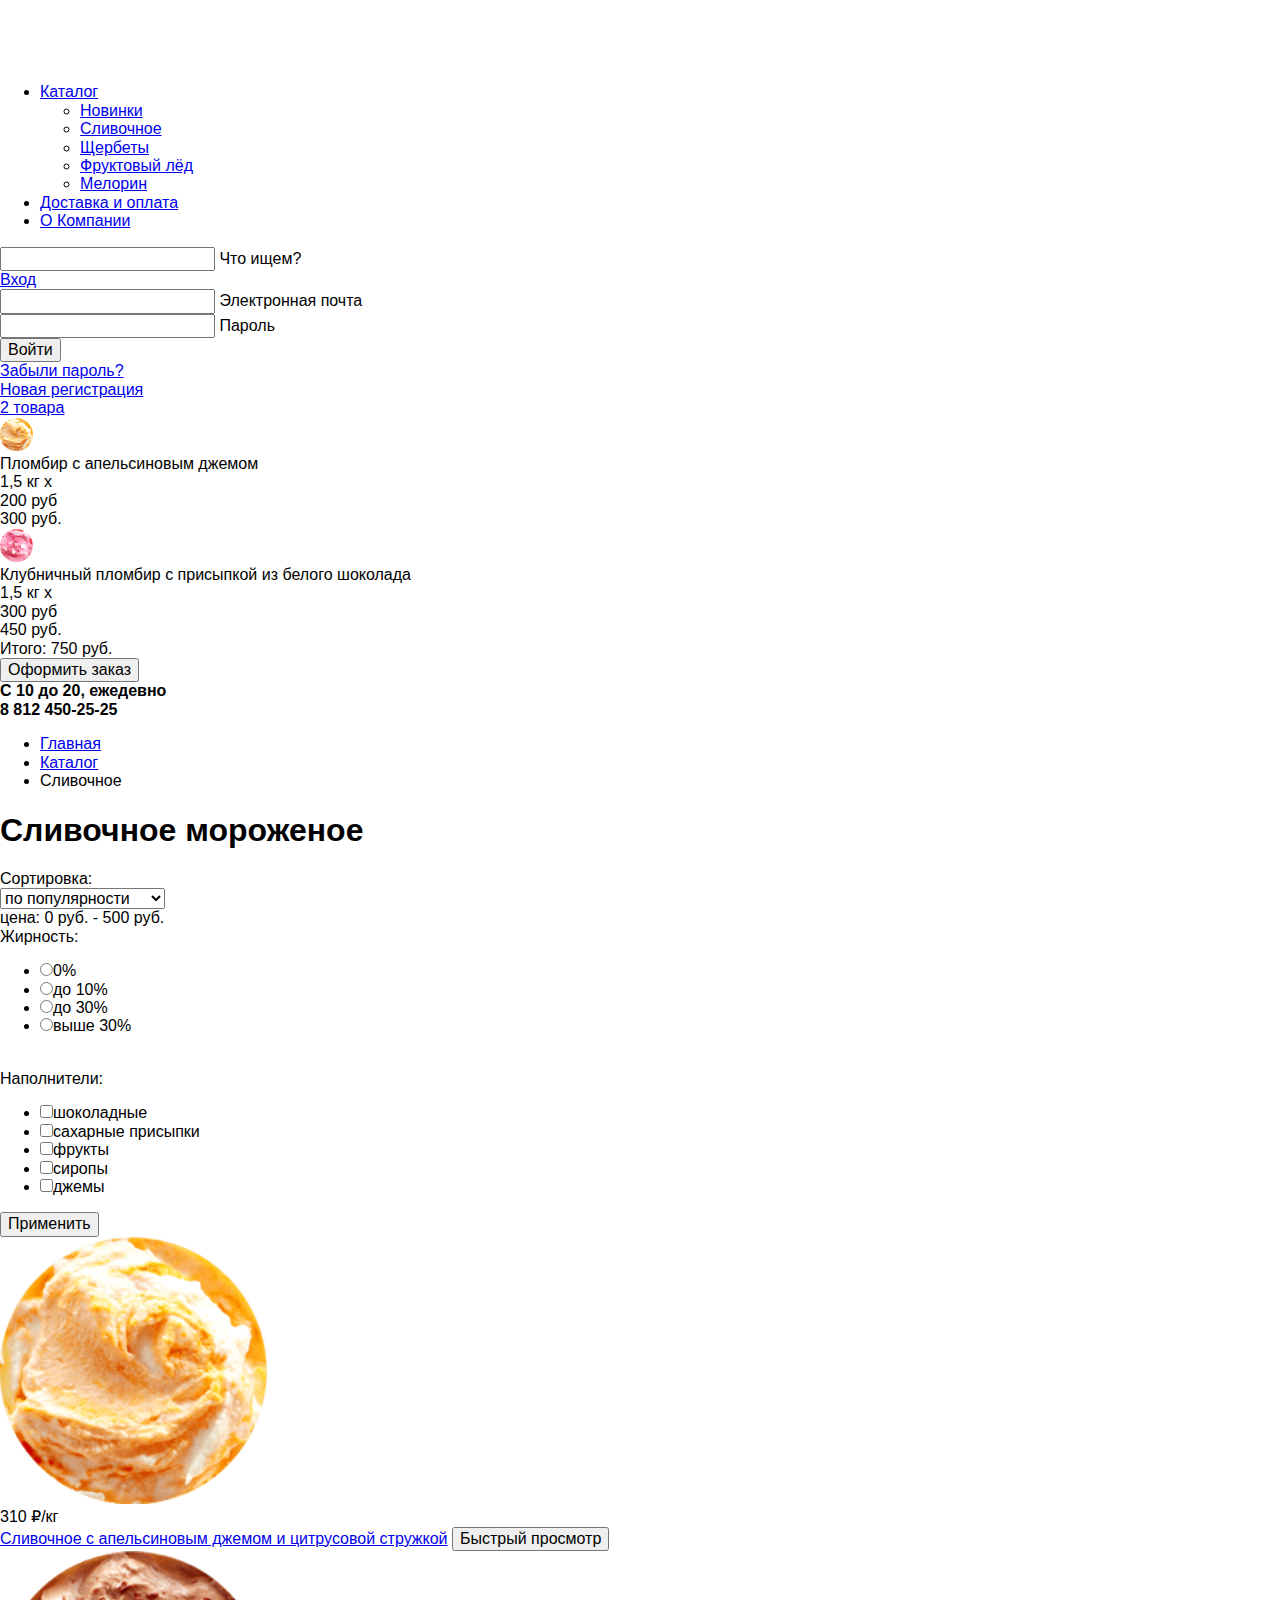
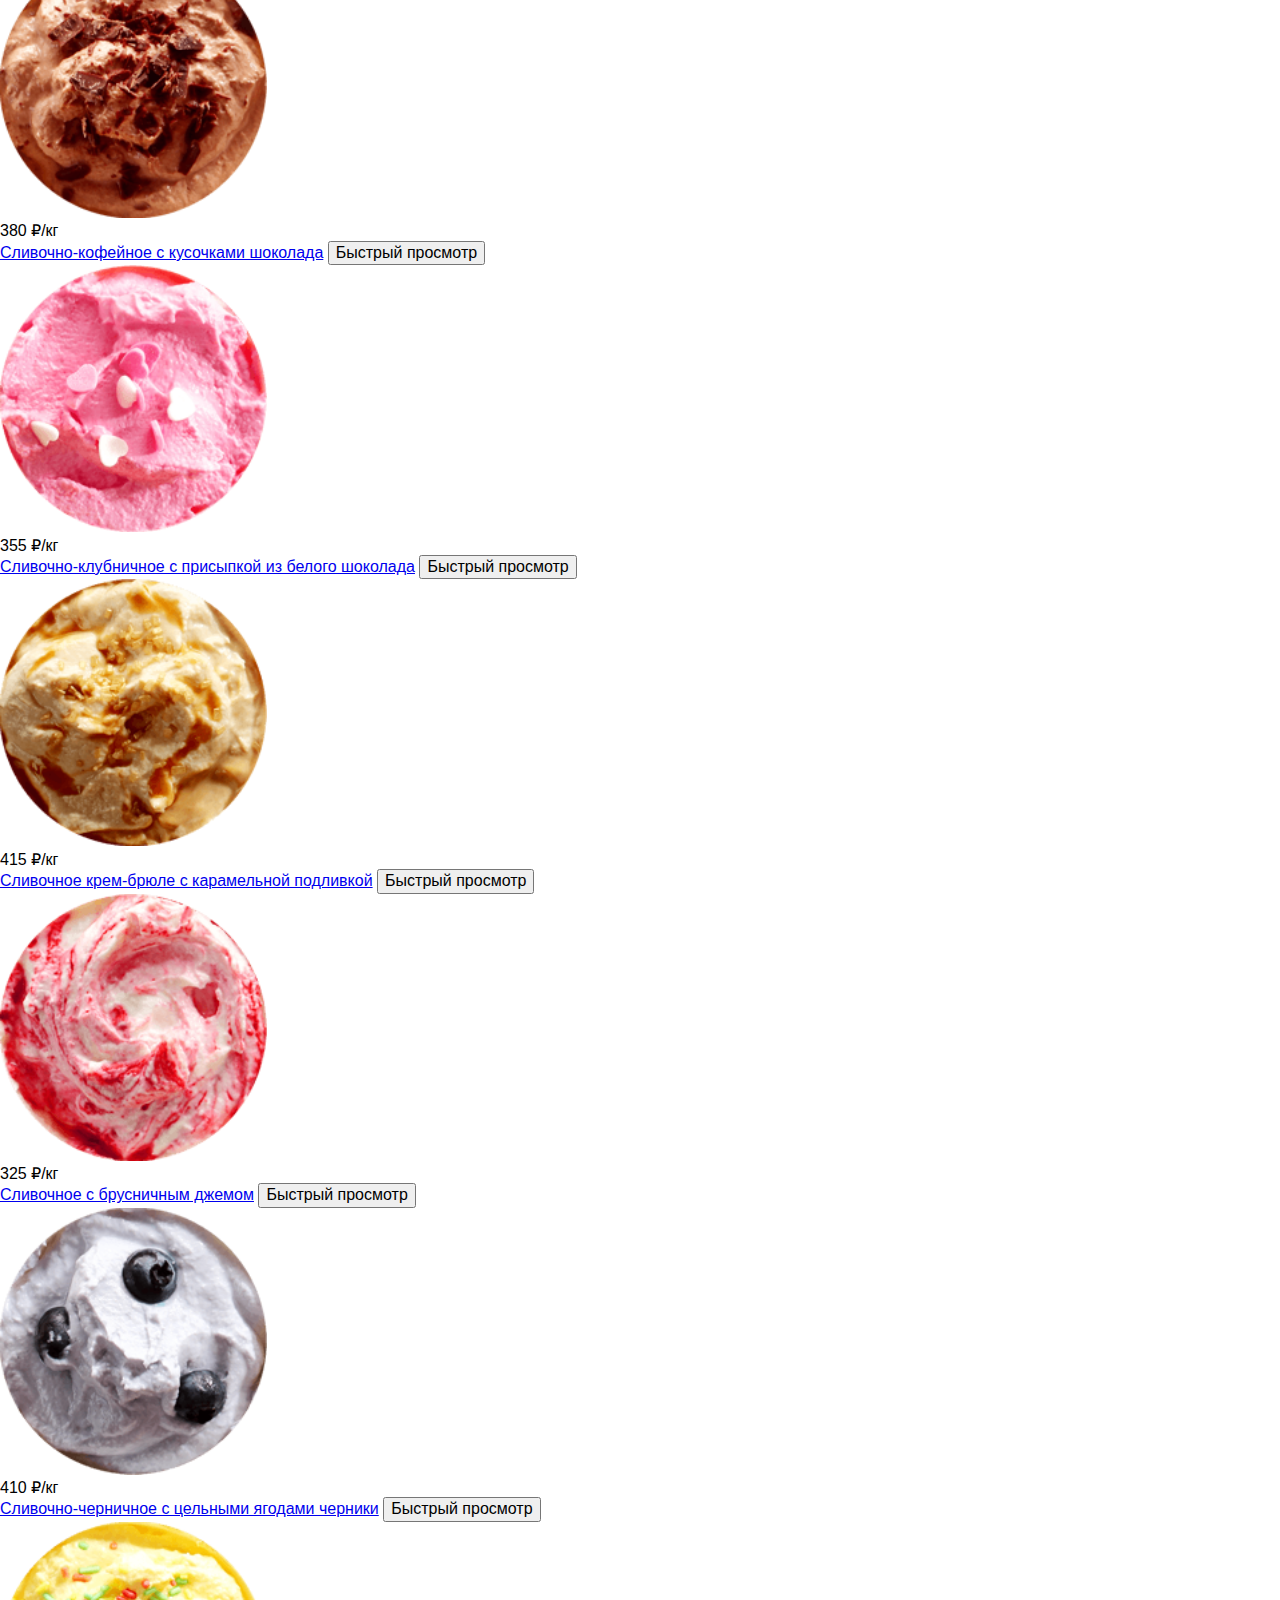
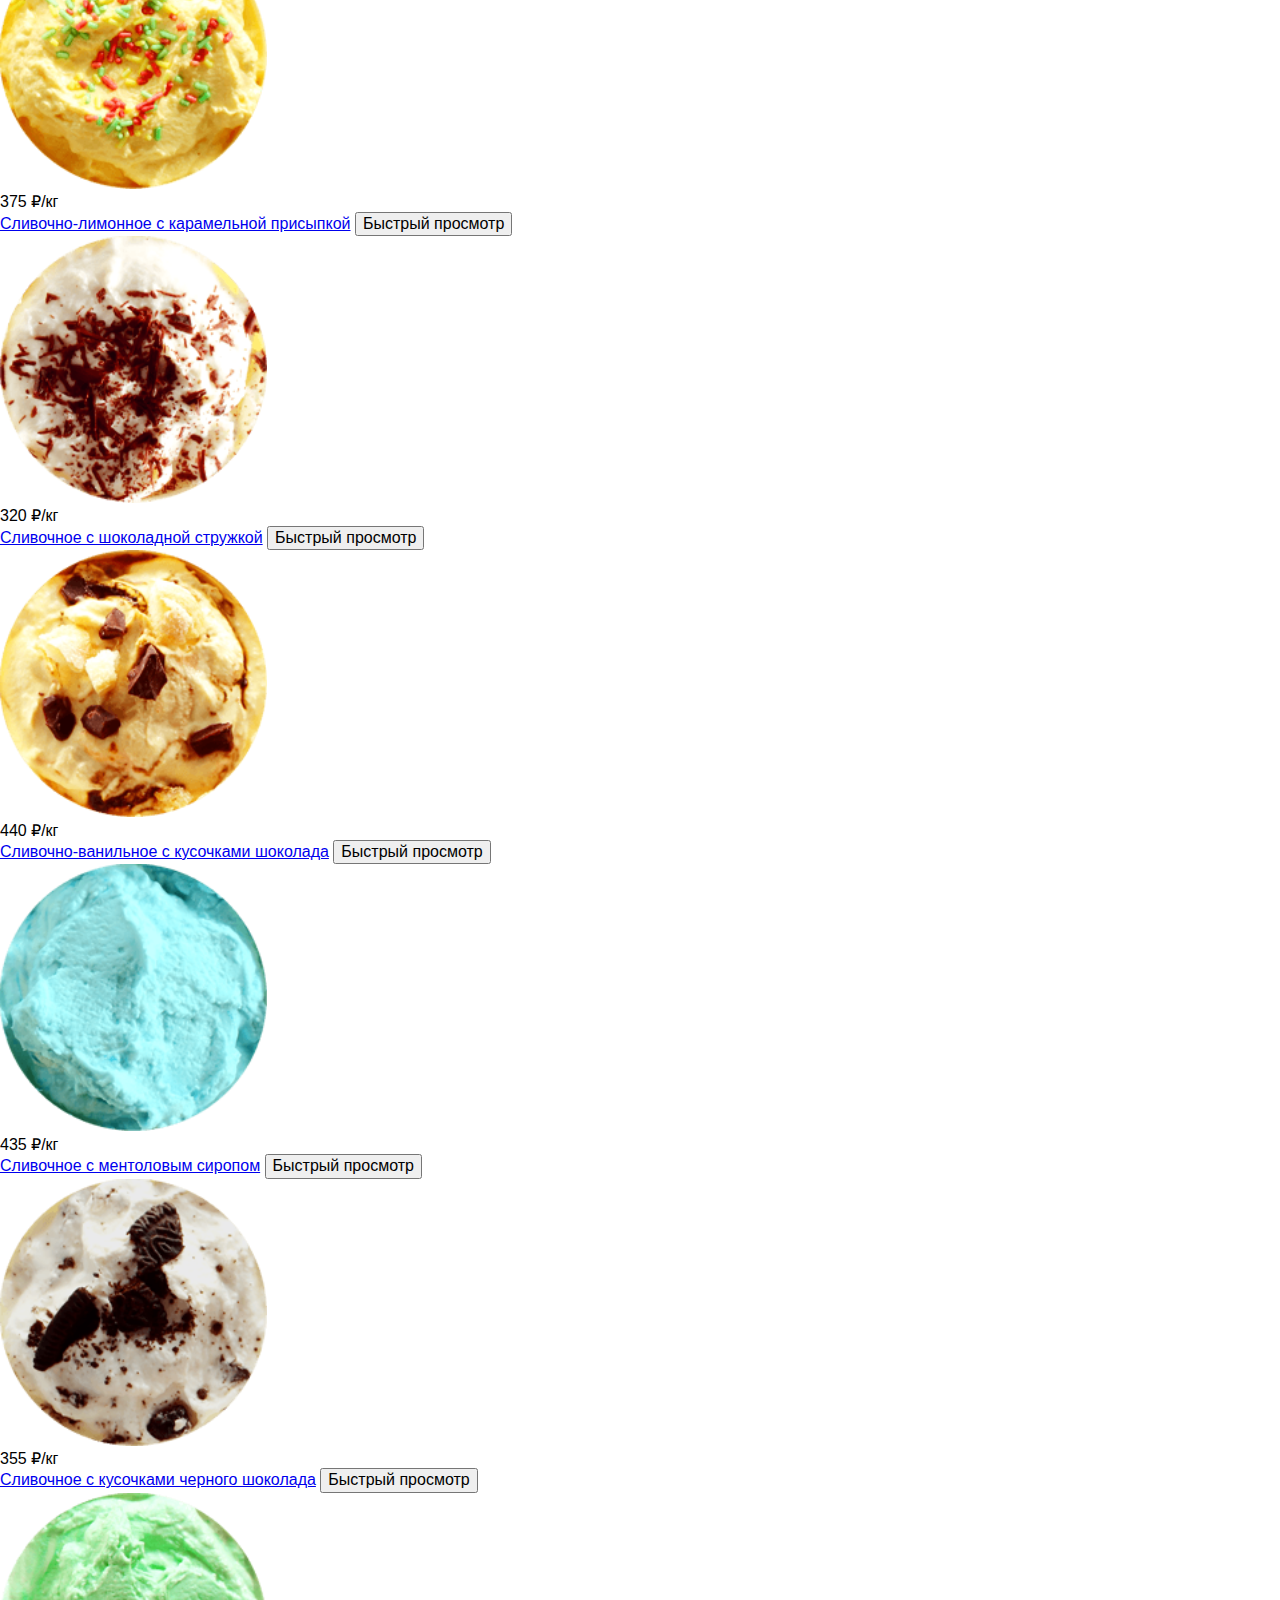
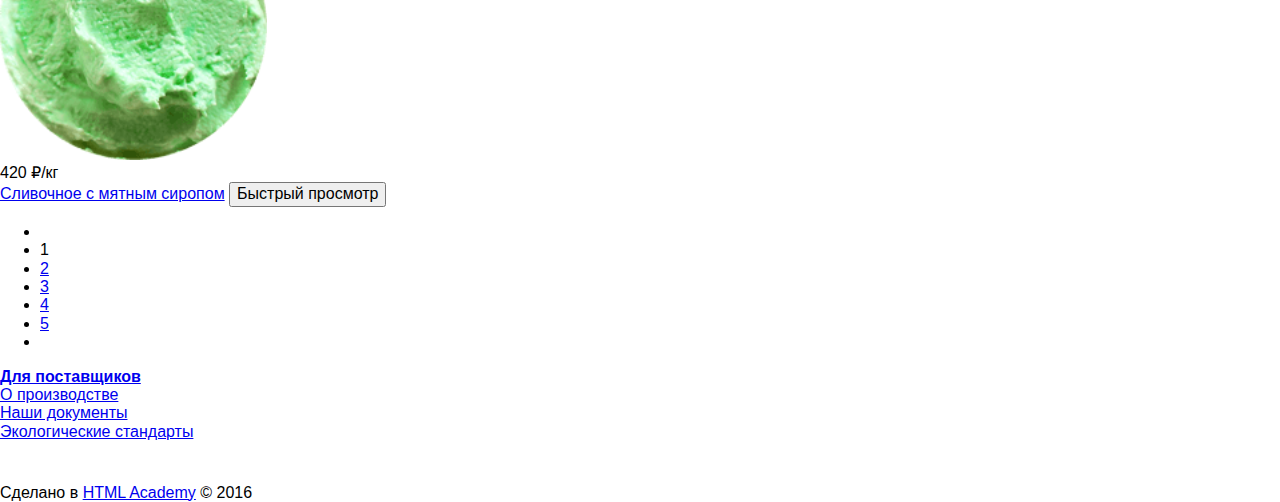
==== commit 4fa9311e: "предварительная версия перед защитой 1.1" ====
--- a/catalog.html
+++ b/catalog.html
@@ -4,9 +4,8 @@
 <head>
     <meta charset="utf-8">
     <title>HTML Academy: Глейси</title>
-
     <link rel="stylesheet" href="css/normalize.css">
-    <link href="css/style.css" rel="stylesheet">
+    <link href="css/style.min.css" rel="stylesheet">
 </head>
 
 <body>
@@ -14,7 +13,7 @@
         <div class="container header__container">
             <div class="header-menu-wrap">
                 <div class="main-menu_wrap">
-                    <a href="index.html"><img src="img/gllacy-shop-logo.svg" alt="gllacy" class="main-logo"></a>
+                    <a href="index.html"><img src="img/gllacy-shop-logo.svg" alt="gllacy" class="main-logo" width="153" height="63"></a>
                     <nav class="main-menu">
                         <ul class="main-menu__list">
                             <li class="main-menu__item main-menu__item_drop-catalog main-menu__item_link-active">
@@ -184,7 +183,7 @@
                 <div class="gallery__item">
                     <div class="gallery__item_wrap">
                         <div class="gallery__img_wrap">
-                            <img class="gallery__img" src="img/ice-1.png" alt="Сливочное с апельсиновым джемом и цитрусовой стружкой">
+                            <img class="gallery__img" src="img/ice-1.png" alt="Сливочное с апельсиновым джемом и цитрусовой стружкой" width="267" height="267">
                             <div class="gallery__price_wrap">
                                 <span class="gallery__price_value">310 &#8381;</span>/кг
                             </div>
@@ -196,7 +195,7 @@
                 <div class="gallery__item">
                     <div class="gallery__item_wrap">
                         <div class="gallery__img_wrap">
-                            <img class="gallery__img" src="img/ice-2.png" alt="Сливочно-кофейное с кусочками шоколада">
+                            <img class="gallery__img" src="img/ice-2.png" alt="Сливочно-кофейное с кусочками шоколада"  width="267" height="267">
                             <div class="gallery__price_wrap">
                                 <span class="gallery__price_value">380 &#8381;</span>/кг
                             </div>
@@ -208,7 +207,7 @@
                 <div class="gallery__item">
                     <div class="gallery__item_wrap">
                         <div class="gallery__img_wrap">
-                            <img class="gallery__img" src="img/ice-3.png" alt="Сливочно-клубничное с присыпкой из белого шоколада">
+                            <img class="gallery__img" src="img/ice-3.png" alt="Сливочно-клубничное с присыпкой из белого шоколада"  width="267" height="267">
                             <div class="gallery__price_wrap">
                                 <span class="gallery__price_value">355 &#8381;</span>/кг
                             </div>
@@ -220,7 +219,7 @@
                 <div class="gallery__item">
                     <div class="gallery__item_wrap">
                         <div class="gallery__img_wrap">
-                            <img class="gallery__img" src="img/ice-4.png" alt="Сливочное крем-брюле с карамельной подливкой">
+                            <img class="gallery__img" src="img/ice-4.png" alt="Сливочное крем-брюле с карамельной подливкой" width="267" height="267">
                             <div class="gallery__price_wrap">
                                 <span class="gallery__price_value">415 &#8381;</span>/кг
                             </div>
@@ -232,7 +231,7 @@
                 <div class="gallery__item">
                     <div class="gallery__item_wrap">
                         <div class="gallery__img_wrap">
-                            <img class="gallery__img" src="img/ice-5.png" alt="Сливочное с брусничным джемом">
+                            <img class="gallery__img" src="img/ice-5.png" alt="Сливочное с брусничным джемом"  width="267" height="267">
                             <div class="gallery__price_wrap">
                                 <span class="gallery__price_value">325 &#8381;</span>/кг
                             </div>
@@ -244,7 +243,7 @@
                 <div class="gallery__item">
                     <div class="gallery__item_wrap">
                         <div class="gallery__img_wrap">
-                            <img class="gallery__img" src="img/ice-6.png" alt="Сливочно-черничное с цельными ягодами черники">
+                            <img class="gallery__img" src="img/ice-6.png" alt="Сливочно-черничное с цельными ягодами черники" width="267" height="267">
                             <div class="gallery__price_wrap">
                                 <span class="gallery__price_value">410 &#8381;</span>/кг
                             </div>
@@ -256,7 +255,7 @@
                 <div class="gallery__item">
                     <div class="gallery__item_wrap">
                         <div class="gallery__img_wrap">
-                            <img class="gallery__img" src="img/ice-7.png" alt="Сливочно-лимонное с карамельной присыпкой">
+                            <img class="gallery__img" src="img/ice-7.png" alt="Сливочно-лимонное с карамельной присыпкой" width="267" height="267">
                             <div class="gallery__price_wrap">
                                 <span class="gallery__price_value">375 &#8381;</span>/кг
                             </div>
@@ -268,7 +267,7 @@
                 <div class="gallery__item">
                     <div class="gallery__item_wrap">
                         <div class="gallery__img_wrap">
-                            <img class="gallery__img" src="img/ice-8.png" alt="Сливочное с шоколадной стружкой">
+                            <img class="gallery__img" src="img/ice-8.png" alt="Сливочное с шоколадной стружкой" width="267" height="267">
                             <div class="gallery__price_wrap">
                                 <span class="gallery__price_value">320 &#8381;</span>/кг
                             </div>
@@ -280,7 +279,7 @@
                 <div class="gallery__item">
                     <div class="gallery__item_wrap">
                         <div class="gallery__img_wrap">
-                            <img class="gallery__img" src="img/ice-9.png" alt="Сливочно-ванильное с кусочками шоколада">
+                            <img class="gallery__img" src="img/ice-9.png" alt="Сливочно-ванильное с кусочками шоколада" width="267" height="267">
                             <div class="gallery__price_wrap">
                                 <span class="gallery__price_value">440 &#8381;</span>/кг
                             </div>
@@ -292,7 +291,7 @@
                 <div class="gallery__item">
                     <div class="gallery__item_wrap">
                         <div class="gallery__img_wrap">
-                            <img class="gallery__img" src="img/ice-10.png" alt="Сливочноe с ментоловым сиропом">
+                            <img class="gallery__img" src="img/ice-10.png" alt="Сливочноe с ментоловым сиропом" width="267" height="267">
                             <div class="gallery__price_wrap">
                                 <span class="gallery__price_value">435 &#8381;</span>/кг
                             </div>
@@ -304,7 +303,7 @@
                 <div class="gallery__item">
                     <div class="gallery__item_wrap">
                         <div class="gallery__img_wrap">
-                            <img class="gallery__img" src="img/ice-11.png" alt="Сливочное с кусочками черного шоколада">
+                            <img class="gallery__img" src="img/ice-11.png" alt="Сливочное с кусочками черного шоколада" width="267" height="267">
                             <div class="gallery__price_wrap">
                                 <span class="gallery__price_value">355 &#8381;</span>/кг
                             </div>
@@ -316,7 +315,7 @@
                 <div class="gallery__item">
                     <div class="gallery__item_wrap">
                         <div class="gallery__img_wrap">
-                            <img class="gallery__img" src="img/ice-12.png" alt="Сливочное с мятным сиропом">
+                            <img class="gallery__img" src="img/ice-12.png" alt="Сливочное с мятным сиропом" width="267" height="267">
                             <div class="gallery__price_wrap">
                                 <span class="gallery__price_value">420 &#8381;</span>/кг
                             </div>
@@ -341,10 +340,11 @@
                     </li>
                 </ul>
             </div>
+            <div class="bottom-line"></div>
         </div>
     </main>
     <footer>
-        <div class="container">
+        <div class="container top-line">
             <div class="footer-social">
                 <a class="social-btn btn-tw" href="#"></a>
                 <a class="social-btn btn-inst" href="#"></a>
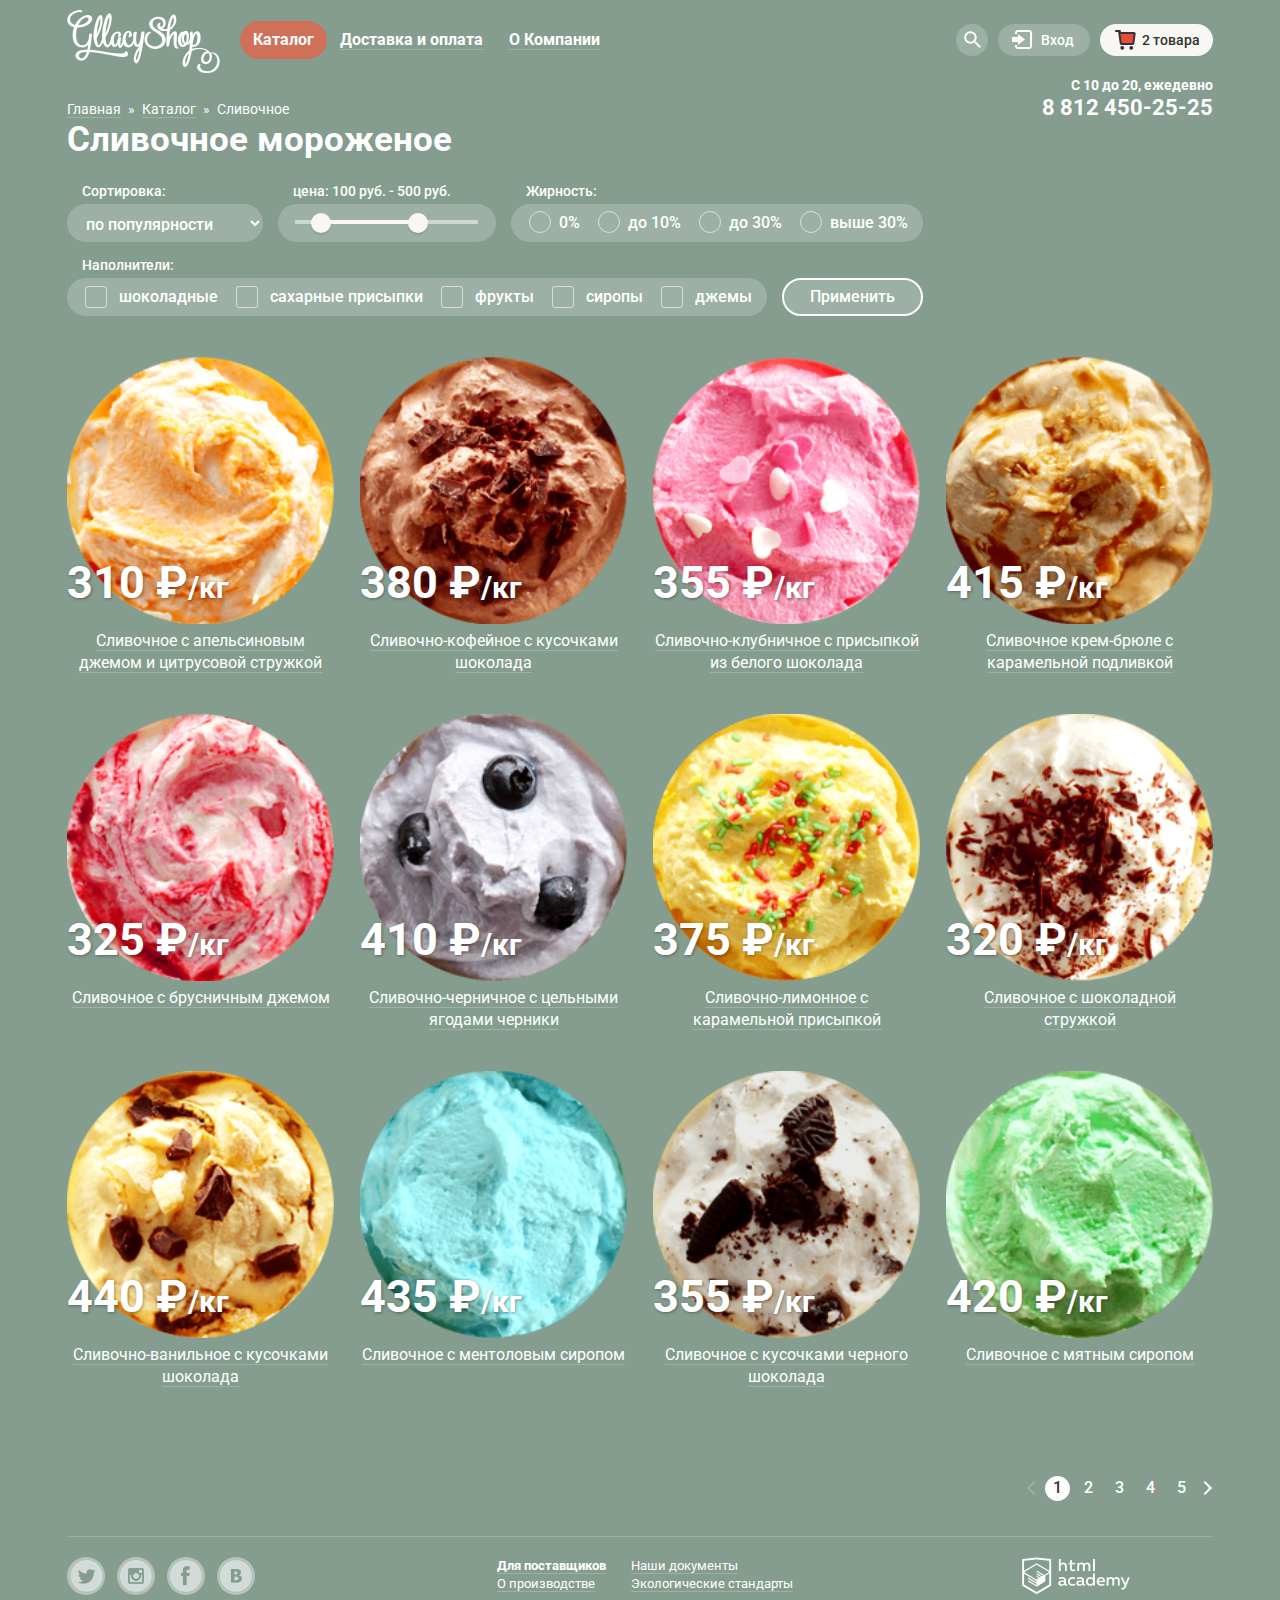
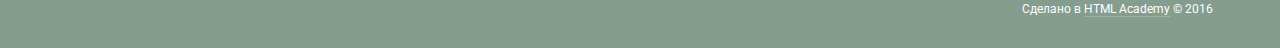
==== commit 79ccf22a: "1.7" ====
--- a/catalog.html
+++ b/catalog.html
@@ -143,7 +143,7 @@
 
                 <div class="sorting-form_wrap">
                     <div class="form-title">
-                        цена: <output id="price-min" name="price-min"></output>0 руб. - <output id="price-max" name="price-max"></output> 500 руб.
+                        цена: <output id="price-min" name="price-min"></output>100 руб. - <output id="price-max" name="price-max"></output> 500 руб.
                     </div>
                     <div class="form__range">
                         <div class="form__range_line">
--- a/css/style.min.css
+++ b/css/style.min.css
@@ -0,0 +1 @@
+@import url(https://fonts.googleapis.com/css?family=Roboto:400,500,700&subset=cyrillic);*{list-style:none;margin:0;padding:0;box-sizing:border-box}body{margin:0 auto;font-size:16px;font-weight:400;line-height:22px;font-family:"Roboto","Arial",sans-serif;background-color:#849d8f}h1{font-size:35px;font-weight:700;line-height:41px;color:#fff}h2{font-size:24px;font-weight:500;line-height:30px}body>input[type=radio]{display:none}.site-wrapper{min-width:940px;background-repeat:no-repeat;background-position:top center;transition:background-image .5s ease,background-color .5s ease}.site-wrapper:after,.site-wrapper:before{content:"";visibility:hidden}.site-wrapper:before{background-image:url(../img/slide-2.png)}.site-wrapper:after{background-image:url(../img/slide-3.png)}.slider{position:relative;padding-top:270px;text-align:center;color:#fff;margin-bottom:40px}.slide{display:none}.container-slide{position:relative}.slide-title{width:700px;margin:0 auto 30px;font-weight:800;font-size:60px;line-height:60px}.slide-btn{display:inline-block;padding:12px 50px;font-weight:600;font-size:31px;line-height:41px;vertical-align:top;color:#fff;text-decoration:none;text-shadow:0 2px 5px rgba(160,32,11,.76);background:#f26843;background:linear-gradient(to bottom,#f26843 0%,#e74a35 100%);border-radius:100px;box-shadow:0 2px 2px rgba(172,16,0,.64)}.slide-btn:hover{background:linear-gradient(to bottom,#f58669 0%,#ec6f5e 100%);box-shadow:0 2px 2px #ac1000}.slide-btn:active{background:linear-gradient(to bottom,#d84732 0%,#e1613e 100%);box-shadow:inset 0 2px 2px #ac1000}.slider-controls{position:absolute;bottom:25px;left:27px;z-index:20;font-size:0}.slider-controls label{display:inline-block;width:20px;height:20px;margin-right:8px;vertical-align:top;background-color:transparent;border:2px solid #fff;border-radius:50%;cursor:pointer}#btn-1:checked~.site-wrapper #slide1,#btn-2:checked~.site-wrapper #slide2,#btn-3:checked~.site-wrapper #slide3,.fat__item input:checked~label::after,.filler__list input:checked~label::after{display:block}#btn-1:checked~.site-wrapper{background-color:#849d8f;background-image:url(../img/slide-1.png)}#btn-2:checked~.site-wrapper{background-color:#8996a6;background-image:url(../img/slide-2.png)}#btn-3:checked~.site-wrapper{background-color:#9d8b84;background-image:url(../img/slide-3.png)}label[for=btn-1]:hover,label[for=btn-2]:hover,label[for=btn-3]:hover{background-color:rgba(255,255,255,.4)}#btn-1:checked~.site-wrapper label[for=btn-1],#btn-2:checked~.site-wrapper label[for=btn-2],#btn-3:checked~.site-wrapper label[for=btn-3]{background-color:#fff}[type=email],[type=password],[type=search],[type=text],textarea{color:#999;font-size:16px;font-weight:400;line-height:24px;background-color:#fff;border:1px solid rgba(178,178,178,.52);border-radius:5px;padding-left:20px}[type=email]:hover,[type=password]:hover,[type=search]:hover,textarea:hover{border:2px solid rgba(154,154,154,.52)}[type=email]:focus,[type=password]:focus,[type=search]:focus,textarea:focus{border:2px solid rgba(46,136,228,.52);outline:none}.form-wrap{position:relative}[type=email]+label,[type=password]+label,[type=search]+label,[type=text]+label,textarea+label{position:absolute;top:10px;left:15px;color:#999;font-size:16px;font-weight:400;line-height:24px}[type=email]:focus+label,[type=password]:focus+label,[type=search]:focus+label,[type=text]:focus+label,textarea:focus+label{top:-15px;left:15px;color:#5b9ddf;font-size:11px;line-height:13px}.icon::after{position:absolute;content:"";background-image:url(../img/spritesheet.png);background-repeat:no-repeat;display:block}.btn{display:inline-block;background-image:linear-gradient(to top,#e74a35 0%,#f26843 100%);box-shadow:0 2px 2px rgba(172,16,0,.64);border-radius:50px;padding:10px 21px;font-size:18px;font-weight:700;line-height:24px;border:none;outline:none;color:#fff;font-family:"Roboto","Arial",sans-serif}.btn:hover{background-image:linear-gradient(to top,#ec6e5d 0%,#f58669 100%);box-shadow:0 2px 2px #ac1000}.btn:active{text-shadow:0 2px 5px rgba(160,32,11,.76);color:#fceeec;background-image:linear-gradient(to top,#e1613e 0%,#d74531 100%);box-shadow:inset 0 2px 2px #942718}.container{width:1200px;padding:0 27px;margin:0 auto}.header__container{position:relative;color:#fff}.header-menu-wrap{display:-webkit-flex;display:-ms-flexbox;display:flex;-webkit-justify-content:space-between;-ms-flex-pack:justify;justify-content:space-between;-webkit-align-items:center;-ms-flex-align:center;align-items:center}.main-logo{margin-top:10px}.main-menu_wrap{display:-webkit-flex;display:-ms-flexbox;display:flex;-webkit-align-items:center;-ms-flex-align:center;align-items:center}.main-menu{margin-left:20px}.main-menu__list{display:-webkit-flex;display:-ms-flexbox;display:flex;font-size:16px;font-weight:700;line-height:18px}.main-menu__item{padding:10px 13px}.main-menu__item_link-active{background-color:#d07058;color:#fff;border-radius:50px;text-decoration:none}.main-menu__item_link-active a{border:none}.main-menu__item:hover{background-color:#f7f6f3;border-radius:50px}.main-menu__item_link{color:#fff;text-decoration:none;border-bottom:1px solid rgba(255,255,255,.2)}.main-menu__item:active,.main-menu__item:hover .main-menu__item_link{color:#333;text-decoration:none}.main-menu__item:active{background-color:#ededed;box-shadow:inset 0 2px 1px #696969;border-radius:50px}.main-menu__item_drop-catalog{position:relative}.main-menu__item_drop-catalog:hover .drop-catalog__list{display:block}.drop-catalog__list{display:none;position:absolute;top:45px;left:0;box-shadow:0 20px 20px rgba(0,0,0,.4);z-index:1000}.basket__drop-menu::before,.drop-catalog__list::before,.login__drop-menu::before,.search__drop-menu::before{content:"";position:absolute;top:-8px;left:0;display:block;width:100%;height:20px;background-color:transparent}.drop-catalog__item{background-color:#f8f7f4}.drop-catalog__item:first-child{border-radius:5px 5px 0 0}.drop-catalog__item:last-child{border-radius:0 0 5px 5px}.drop-catalog__link{font-size:14px;font-weight:400;line-height:16px;color:#323232;display:block;padding:7px 13px;white-space:nowrap;text-decoration:none}.drop-catalog__item:hover{background-color:#fbded7}.drop-catalog__item:active{background-color:#f6b5a5}.drop-catalog__link.drop-catalog__link_active{color:#fff;background-color:#d07058}.drop-catalog__link-bold{font-weight:700}.drop-catalog__item-line,.user-navigation{position:relative}.drop-catalog__item-line::after{content:"";display:block;width:85%;border-bottom:1px solid rgba(0,0,0,.2);margin:0 7px}.user-navigation{display:-webkit-flex;display:-ms-flexbox;display:flex}.user-navigation a{text-decoration:none;font-size:14px;font-weight:500;line-height:16px;color:#fff;display:block}.user-navigation__search{position:relative;border-radius:50px;margin-left:10px;background-color:rgba(255,255,255,.2)}.search__drop-menu{display:none;position:absolute;top:40px;right:0}.search__drop-menu_form{border-radius:5px;box-shadow:0 20px 20px rgba(0,0,0,.4);padding:20px 15px}.search__drop-menu_form input{padding-left:15px;width:311px;height:44px}.search__drop-menu_form,.user-navigation__basket.basket_link_active,.user-navigation__basket:hover,.user-navigation__login:hover,.user-navigation__search:hover{background-color:#f8f7f4}.user-navigation__basket.basket_link_active a,.user-navigation__basket:hover a,.user-navigation__login:hover a,.user-navigation__search:hover .user-navigation__search_link{color:#323232}.user-navigation__basket:hover .basket__drop-menu,.user-navigation__login:hover .login__drop-menu,.user-navigation__search:hover .search__drop-menu{display:block}.user-navigation__search_link{position:relative;width:32px;height:32px}.user-navigation__search_link::after{left:8px;top:7px;width:17px;height:17px;background-position:-135px -147px}.user-navigation__search:hover .user-navigation__search_link::after{background-position:-30px -147px}.user-navigation__login_link{position:relative;padding:8px 16px 8px 43px}.user-navigation__login{position:relative;border-radius:50px;margin-left:10px;background-color:rgba(255,255,255,.2)}.login__drop-menu{display:none;position:absolute;right:0;top:40px;background-color:#f8f7f4;border-radius:5px;box-shadow:0 20px 20px rgba(0,0,0,.4);z-index:1000}.login__form{display:-webkit-flex;display:-ms-flexbox;display:flex;-webkit-flex-grow:1;-ms-flex-positive:1;flex-grow:1;-webkit-flex-direction:column;-ms-flex-direction:column;flex-direction:column;padding:20px}.login__form-wrap{margin-bottom:20px}.login__form-btn-wrap{display:-webkit-flex;display:-ms-flexbox;display:flex;-webkit-justify-content:space-between;-ms-flex-pack:justify;justify-content:space-between}.login__form_email,.login__form_password{height:44px;width:240px}.login__form-link_wrap a{display:inline;color:#323232;font-size:13px;font-weight:400;line-height:24px;border-bottom:1px solid rgba(50,50,50,.3)}.login__form-link_wrap a:active,.login__form-link_wrap a:hover{color:#e84d37;border-bottom:none}.user-navigation__login_link::after{left:14px;top:6px;width:21px;height:19px;background-position:-135px -118px}.user-navigation__login:hover .user-navigation__login_link::after{background-position:-135px -89px}.user-navigation__basket{position:relative;border-radius:50px;margin-left:10px;padding: 8px 13px 8px 42px;background-color:rgba(255,255,255,.2);}.user-navigation__basket_link::after{left:15px;top:6px;width:21px;height:20px;background-position:-5px -5px}.basket__drop-menu{position:absolute;top:40px;right:0;display:none;background-color:#f8f7f4;border-radius:5px;box-shadow:0 20px 20px rgba(0,0,0,.4);padding:20px 15px;color:#323232;font-size:13px;font-weight:400;line-height:16px;z-index:1000}.basket__drop-menu_row{display:-webkit-flex;display:-ms-flexbox;display:flex}.basket__drop-menu_cost-wrap{text-align:right}.cell-del{width:35px}.cell-del_link{position:relative}.cell-del_link::after,.cell-del_link::before{content:"";position:absolute;top:10px;left:5px;width:2px;height:13px;background:#353535;-webkit-transform:rotate(-45deg);-ms-transform:rotate(-45deg);transform:rotate(-45deg)}.cell-del_link::before{-webkit-transform:rotate(45deg);-ms-transform:rotate(45deg);transform:rotate(45deg)}.cell-img{padding-right:10px}.cell-title{width:260px;padding-top:10px;padding-right:30px}.cell-amount,.cell-cost,.cell-sum{padding-top:10px;white-space:nowrap}.cell-cost{padding-left:5px;color:#999;padding-right:25px}.cell-sum{padding-right:20px}.basket__drop-menu_table{font-size:13px;font-weight:400;line-height:16px;border-bottom:1px solid #cacac7;margin-bottom:15px}.basket__drop-menu_row div{vertical-align:top;margin-bottom:20px}.basket__drop-menu_sum-total{color:#333;font-size:15px;font-weight:700;line-height:18px;padding-bottom:15px}.basket__order-btn{z-index:100}.time-job{position:relative;display:-webkit-flex;display:-ms-flexbox;display:flex;-webkit-justify-content:flex-end;-ms-flex-pack:end;justify-content:flex-end;text-align:right;margin-top:-5px;z-index:1}.time-job__tel,.time-job__time{font-size:14px;font-weight:700;line-height:16px}.time-job__tel{font-size:22px;line-height:24px}.gift__row-block{color:#fff;height:229px;width:560px}.gift__row-block-wrap{display:-webkit-flex;display:-ms-flexbox;display:flex;-webkit-flex-direction:column;-ms-flex-direction:column;flex-direction:column;padding:18px}.gift__row-block_title{font-size:35px;font-weight:700;line-height:41px;padding-bottom:15px}.gift__row-block_text{font-size:18px;font-weight:700;line-height:22px;margin-bottom:44px}.gift__row-block_link{bottom:23px;right:20px;text-decoration:none}.gift__row-block_link-wrap{text-align:right}.gift__chocolate,.gift__raspberries{background-color:#603;background-image:url(../img/raspberries-bg.png);border-radius:15px}.gift__chocolate{background-color:#452b1f;background-image:url(../img/chocolate-bg.png)}.gallery{display:-webkit-flex;display:-ms-flexbox;display:flex;-webkit-flex-wrap:wrap;-ms-flex-wrap:wrap;flex-wrap:wrap}.gallery__item{position:relative;width:267px;height:317px;margin-right:26px;margin-bottom:40px}.gallery__item:nth-child(4n){margin-right:0}.gallery__item_wrap{position:relative;text-align:center}.gallery__item:hover .gallery__item_wrap{position:relative;min-height:368px;padding:10px;margin:-10px;background-color:rgba(255,255,255,.2);border-radius:5px;box-shadow:0 20px 20px rgba(0,0,0,.4);z-index:10}.gallery__img{width:267px}.gallery__hit{display:block;position:absolute;left:0;top:0;width:61px;height:61px;background-position:-5px -64px;background-repeat:no-repeat;background-image:url(../img/spritesheet.png);z-index:11}.gallery__img_wrap{position:relative;text-align:center;z-index:3}.gallery__price_wrap{position:absolute;bottom:20px;left:0;text-shadow:.5px .9px 3px rgba(49,50,53,.5);color:#fff;font-weight:700;font-size:30px;line-height:45px;z-index:20}.gallery__price_value{font-size:45px;cursor: pointer;}.gallery__btn{position:relative;display:none;margin-top:15px;margin-bottom:25px;z-index:6}.gallery__item:hover .gallery__btn{display:inline-block;z-index:7}.gallery__link{position:relative;text-align:center;color:#fff;border-bottom:1px solid rgba(255,255,255,.2);text-decoration:none;z-index:3;}.gallery__link:active,.gallery__link:hover{color:#ffbc9e;border-bottom:none;z-index:3}.benefits{margin-bottom:40px;padding-top:25px;padding-right:25px;background-color:#eddfc6;background-image:url(../img/wafer-patern.jpg);background-repeat:repeat;border-radius:15px}.benefits__title{font-size:24px;font-weight:500;line-height:30px;padding-bottom:20px;padding-left:20px;color:#323232}.benefits__list{display:-webkit-flex;display:-ms-flexbox;display:flex;-webkit-flex-wrap:wrap;-ms-flex-wrap:wrap;flex-wrap:wrap}.benefits__item{position:relative;width:560px;padding-left:75px;padding-right:5px;padding-bottom:30px}.benefits__text{color:#323232}.benefits__icon_ice-cream::after{background-position:-76px -64px}.benefits__icon_cow::after{background-position:-67px -5px}.benefits__icon_leaf::after{background-position:-76px -123px}.benefits__icon_termometer::after{background-position:-177px -5px}[class*=benefits__icon]::after{width:49px;height:49px;left:20px;top:-10px}.row-blocks{display:-webkit-flex;display:-ms-flexbox;display:flex;-webkit-justify-content:space-between;-ms-flex-pack:justify;justify-content:space-between;margin-bottom:40px}.row-block{min-height:220px;width:560px;border-radius:15px;background-color:#f8f7f4}.news-preview{padding:25px 20px;background-image:url(../img/strawberry-bg.png)}.news-preview_wrap{width:300px}.news-preview__title{color:#323232;font-weight:500;display:block}.news-preview__link{font-size:24px;font-weight:700;line-height:30px;color:#323232;text-decoration:none;border-bottom:2px solid #323232}.news-preview__link:active,.news-preview__link:hover{color:#e84d37;border-bottom:none}.subscription{display:-webkit-flex;display:-ms-flexbox;display:flex;background-image:url(../img/post-pattern.png)}.subscription__wrap{margin:6px;padding:25px 20px;border-radius:10px;background-color:#f8f7f4}.subscription__email-form{display:-webkit-flex;display:-ms-flexbox;display:flex}.subscription__text{color:#323232;padding-bottom:35px}.subscription input,.subscription__form-wrap{-webkit-flex-grow:1;-ms-flex-positive:1;flex-grow:1}.subscription__form-wrap{display:-webkit-flex;display:-ms-flexbox;display:flex}.subscription input{height:44px;padding-left:15px;margin-right:10px}.container__maps{position:relative}.maps{background-image:url(../img/map.jpg);height:430px}.store-address,.store-address__title{color:#323232;font-size:14px;font-weight:400;line-height:20px}.store-address{position:absolute;right:27px;top:60px;width:302px;background-color:#fff;border-radius:15px;padding:32px 25px;z-index:10}.store-address b{display:inline-block}.store-address__title{margin-bottom:8px}.store-address__address{margin-bottom:20px}.store-address__tel{margin:4px 0}.store-address__address,.store-address__tel{font-size:18px;font-weight:700;line-height:24px;color:#323232}.feedback-form__btn{width:100%;margin-top:25px}footer{padding-top:20px;padding-bottom:30px}footer .container{-webkit-justify-content:space-between;-ms-flex-pack:justify;justify-content:space-between}.footer-social,footer .container{display:-webkit-flex;display:-ms-flexbox;display:flex}.social-btn{position:relative;background-image:url(../img/spritesheet.png);background-repeat:no-repeat;display:block;margin-right:12px;opacity:.8;border:4px solid rgba(255,255,255,.5);width:38px;height:38px;border-radius:50px}.social-btn:active,.social-btn:hover{border-color:rgba(255,255,255,.7);opacity:1}.social-btn:active{box-shadow:inset 0 2px 1px #888}.btn-tw{background-position:-178px -65px}.btn-inst{background-position:-136px -48px}.btn-fb{background-position:-126px -6px}.btn-vk{background-position:-167px -107px}.fat__list label,.filler__list label,.icon-love{position:relative}.icon-love::before{content:"";display:block;position:absolute;left:-20px;top:2px;background-image:url(../img/spritesheet.png);background-repeat:no-repeat;width:15px;height:13px;background-position:-5px -147px}.footer-copyright,.footer-info{font-weight:400;line-height:18px}.footer-info{display:-webkit-flex;display:-ms-flexbox;display:flex;font-size:13px}.breadcrumbs__item a:active,.breadcrumbs__item a:hover,.footer-info a:active,.footer-info a:hover,.htmlacademy:active,.htmlacademy:hover{color:#ffbc9e;border-bottom:none}.footer-copyright{color:#fefefe;font-size:12px}.footer-info a,.htmlacademy{text-decoration:none;border-bottom:1px solid rgba(255,255,255,.2)}.footer-info__left-collumn{margin-right:25px}.breadcrumbs{position:relative;display:-webkit-flex;display:-ms-flexbox;display:flex;margin-bottom:5px;margin-top:-20px;z-index:2}.breadcrumbs__item,.breadcrumbs__item a{color:#fff;font-size:14px;font-weight:400;line-height:16px}.breadcrumbs__item a{text-decoration:none;border-bottom:1px solid rgba(255,255,255,.2)}.breadcrumbs__item{padding-right:7px}.breadcrumbs__item:not(:last-child)::after{content:"\00BB";padding-left:7px}.ice-catalog-title{margin-top: -3px;}.sorting-form{display:-webkit-flex;display:-ms-flexbox;display:flex;-webkit-flex-wrap:wrap;-ms-flex-wrap:wrap;flex-wrap:wrap;color:#fff;font-size:14px;font-weight:500;line-height:16px;margin-bottom: 26px;}.sorting-form__sorting:hover{background-color:#fff;font-size:16px;font-weight:500;line-height:18px;color:#323232}.sorting-form button,.sorting-form input,.sorting-form select{padding:10px 15px}.fat__list,.filler__list,.form__range,.sorting-form button,.sorting-form input,.sorting-form select{border:none;outline:none;border-radius:50px;color:#fff;font-size:16px;font-weight:500;line-height:18px;font-family:"Roboto","Arial",sans-serif;background-color:rgba(255,255,255,.2);margin-right:15px}.form__range{padding:10px 15px;position:relative;height:38px;width: 218px;}.form__range_line{position:absolute;top:16px;left:17px;width: 183px;height:4px;background-color:rgba(255,255,255,.5);}.form__range_line-active{position:relative;background-color:#f8f7f4;width: 64%;margin-left: 16px;height:inherit;}.form__range_line-max,.form__range_line-min{position:absolute;width:20px;height:20px;border-radius:50px;background-color:#f8f7f4;box-shadow:0 2px 2px rgba(0,0,0,.1);cursor:pointer}.form__range_line-min{left:0;top: -7px;}.form__range_line-max{right:0;top:-7px}.sorting-form select{height:38px}.form-title{padding-bottom:5px;padding-left:15px}.fat__list,.filler__list{display:-webkit-flex;display:-ms-flexbox;display:flex;padding:10px 15px 10px 0}.sorting-form_wrap{margin-bottom:15px}.sorting-form_wrap .to-sort-btn{outline:none;padding: 8px 26px;background-color:rgba(255,255,255,.2);margin-top:21px;border:2px solid #fff;font-size:16px;font-weight:500;line-height:18px;font-family:"Roboto","Arial",sans-serif;}.sorting-form_wrap .to-sort-btn:hover{color:#323232;background-color:#fff}.sorting-form_wrap .to-sort-btn:active{box-shadow:inset 0 2px 1px #696969;background-color:#ededed}.pagination{margin-top: 48px;margin-bottom:35px;}.pagination__wrap{display:-webkit-flex;display:-ms-flexbox;display:flex;-webkit-justify-content:flex-end;-ms-flex-pack:end;justify-content:flex-end}.pagination__item{display:inline-block;margin: 0 3px;}.pagination__link{display:inline-block;width: 25px;height:25px;color:#fff;text-decoration:none;text-align:center;vertical-align:middle;line-height:1.5;font-size:16px;font-weight:500;}.pagination__link:hover{background-color:rgba(255,255,255,.2);border-radius:50px}.pagination__link_next,.pagination__link_prev{display:inline-block;width:10px;height:10px;border:2px solid #fff;border-left:0;border-bottom:0;vertical-align:middle}.pagination__link_prev{-webkit-transform:rotate(-135deg);-ms-transform:rotate(-135deg);transform:rotate(-135deg)}.pagination__link_next{-webkit-transform:rotate(45deg);-ms-transform:rotate(45deg);transform:rotate(45deg)}.pagination__link_active{background-color:#fff;border-radius:50px;color:#323232}.pagination__link_end{border-color:rgba(255,255,255,.2)}.modal-content{position:fixed;left:50%;top:200px;margin-left:-218px;width:435px;padding:20px 25px 25px;border-radius:10px;box-sizing:border-box;background-color:#f8f7f4;z-index:1000;display:none}.modal-content input{display:block;width:265px;height:45px;margin-bottom:20px}.modal-content__title{color:#323232;font-size:24px;font-weight:500;line-height:28px;margin-bottom:20px}.modal-content__textarea{width:100%;height:155px;resize:none;margin-bottom:25px}.modal-content__btn{float:right}.modal-content__close{position:absolute;top:15px;right:15px;font-size:0;width:20px;height:20px;background-color:transparent;outline:none;border:none;cursor:pointer}.modal-content__close::after,.modal-content__close::before{content:"";position:absolute;left:1px;width:20px;height:2px;background-color:#000}.modal-content__close::before{-webkit-transform:rotate(45deg);-ms-transform:rotate(45deg);transform:rotate(45deg)}.modal-content__close::after{-webkit-transform:rotate(-45deg);-ms-transform:rotate(-45deg);transform:rotate(-45deg)}.modal-overlay{position:fixed;background:rgba(0,0,0,.5);top:0;left:0;width:100%;height:100%;z-index:100;display:none}.modal-content_show,.modal-overlay_show{display:block}.filler__item{padding-left: 52px;}.fat__list input,.filler__list input{display:none}.filler__list label::before{content:"";position:absolute;top:-1px;left:-34px;display:block;width:20px;height:20px;border:1px solid rgba(255,255,255,.6);border-radius:3px}.filler__list label::after{content:"";position:absolute;left:-27px;top:-8px;width:5px;height:10px;border:3px solid rgba(255,255,255,.6);-webkit-transform:rotate(45deg);-ms-transform:rotate(45deg);transform:rotate(45deg);margin:10px auto;border-top-width:0;border-left-width:0;display:none}.fat__item label::before{content:"";position:absolute;top:-2px;left:-30px;display:block;width:20px;height:20px;border:1px solid rgba(255,255,255,.6);border-radius:50px}.fat__item label::after{content:"";position:absolute;top:3px;left:-25px;width:12px;height:12px;border-radius:50px;background-color:rgba(255,255,255,.6);display:none}.fat__item label:hover::after{background-color:#fff}.fat__item{padding-left: 48px;}.fat__item label:hover::before,.filler__list label:hover::after,.filler__list label:hover::before{border-color:#fff}.fat__item label:disabled::before,.filler__list label:disabled::after,.filler__list label:disabled::before{border-color:rgba(255,255,255,.2)}footer a{color:#fff}footer a:active,footer a:hover{color:#ffbc9e}.bottom-line{height:1px;width:100%;background-color:rgba(255,255,255,.2)}
